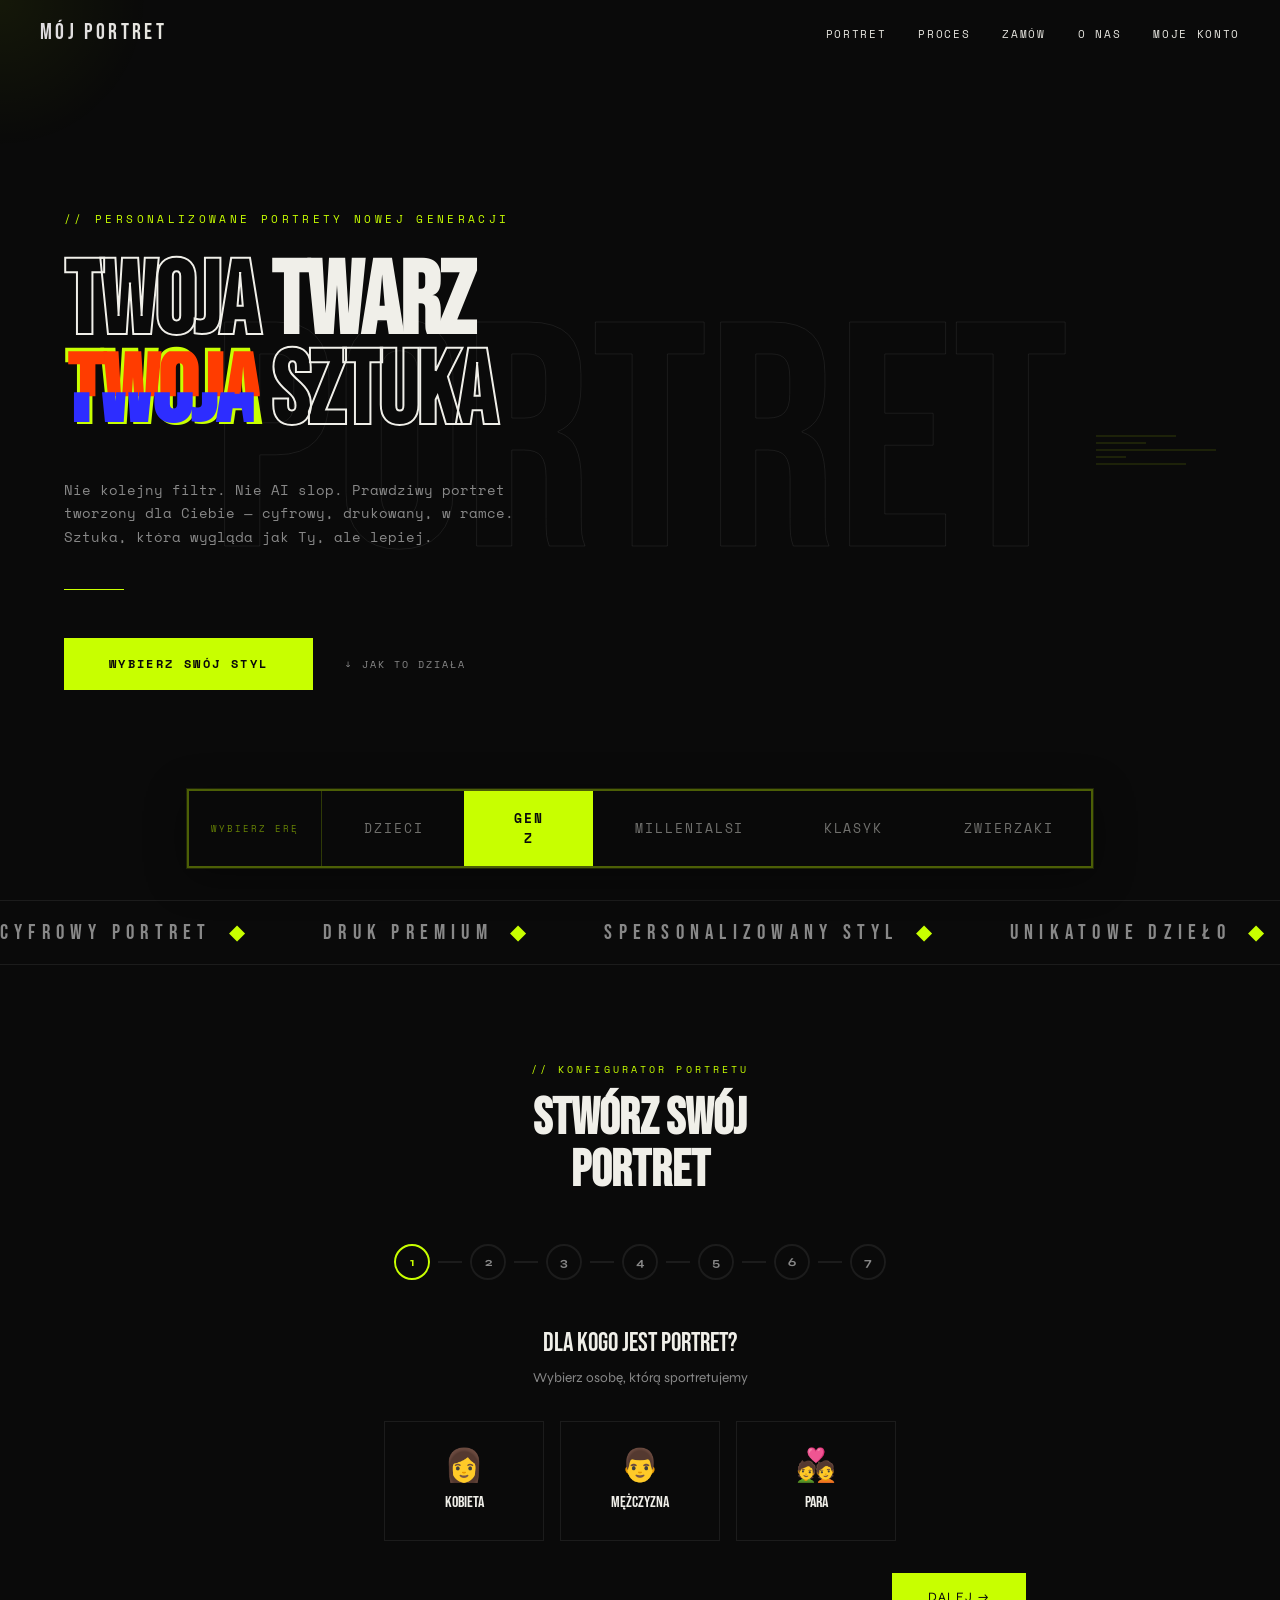
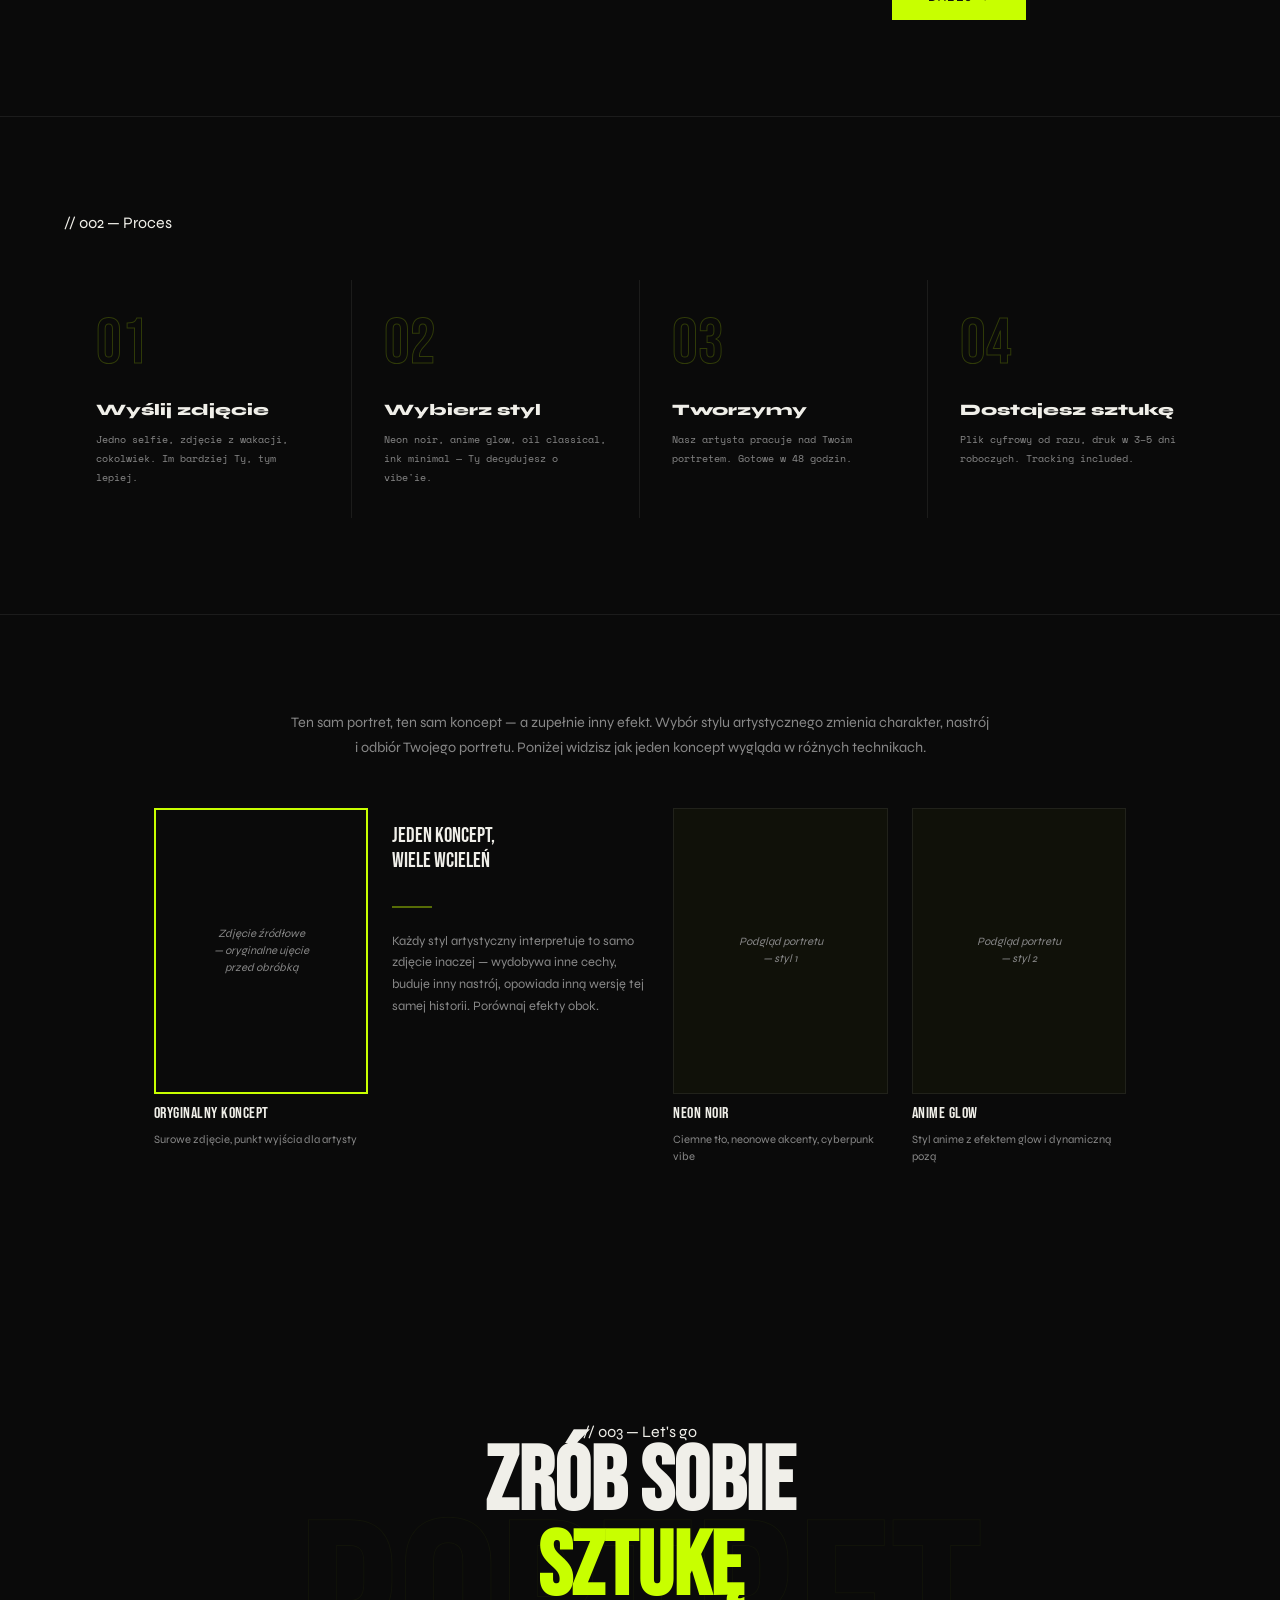
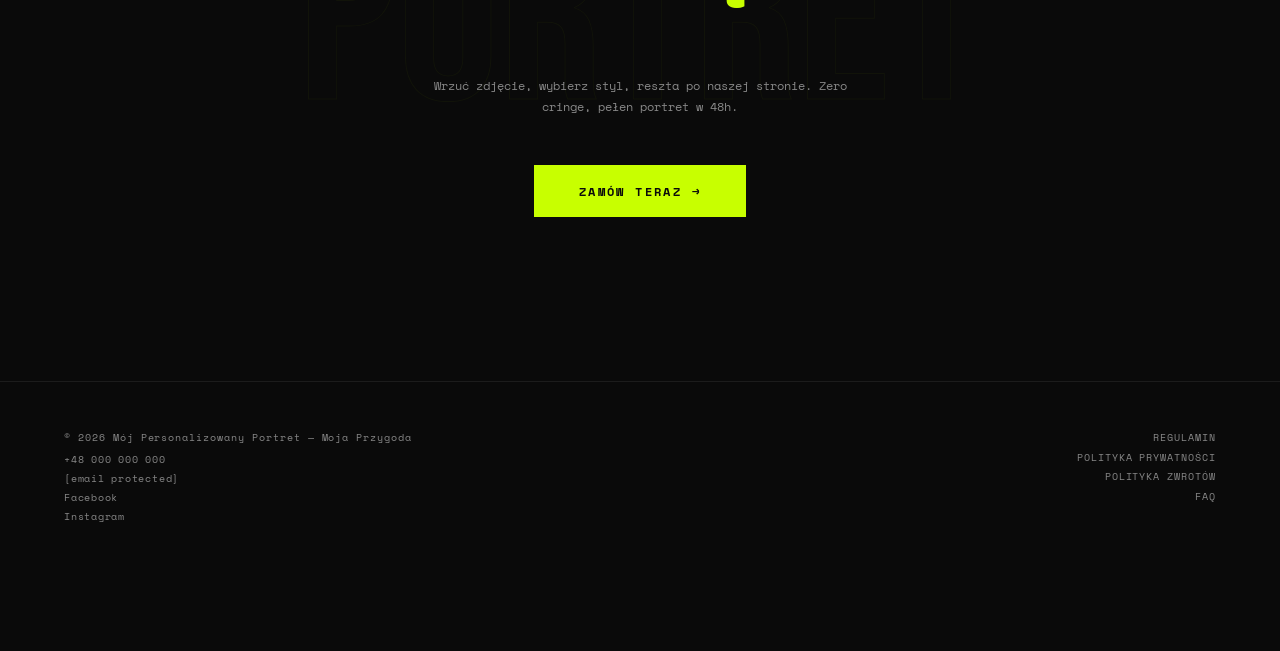
==== index.html @ 5bbe85ff "Add files via upload" ====
<!DOCTYPE html>
<html lang="pl">
<head>
<meta charset="UTF-8">
<meta name="viewport" content="width=device-width, initial-scale=1.0">
<title>Mój Personalizowany Portret</title>
<link href="https://fonts.googleapis.com/css2?family=Bebas+Neue&family=Space+Mono:ital,wght@0,400;0,700;1,400&family=Syne:wght@400;700;800&family=Playfair+Display:ital,wght@0,400;0,600;0,700;0,800;1,400;1,600&family=DM+Sans:ital,wght@0,300;0,400;0,500;1,300;1,400&family=Cormorant+Garamond:ital,wght@0,300;0,400;0,600;1,300;1,400&family=Bodoni+Moda:ital,wght@0,400;0,500;0,600;0,700;1,400;1,500;1,600&family=Lora:ital,wght@0,400;0,500;0,600;1,400;1,500&family=Fredoka+One&family=Nunito:wght@400;600;700;800&family=Lilita+One&family=Outfit:wght@300;400;500;600;700&display=swap" rel="stylesheet">
<link rel="stylesheet" href="style.css">
</head>
<body data-theme="genz">

<div class="cursor-glow" id="cursorGlow"></div>
<div class="mill-glow"></div>
<div class="mill-glow-2"></div>
<div class="klasyk-glow"></div>
<div class="transition-curtain" id="transitionCurtain"></div>

<!-- Balony dla motywu Dzieci -->
<div class="dzieci-balloons dzieci-balloons-left">
  <svg width="120" height="320" viewBox="0 0 120 320" fill="none" class="balloon-group" xmlns="http://www.w3.org/2000/svg">
    <ellipse cx="45" cy="60" rx="32" ry="40" fill="#E8896A" opacity=".7"/>
    <path d="M45 100Q42 108 45 115" stroke="#E8896A" stroke-width="1.5" fill="none"/>
    <path d="M45 115C40 150 50 200 42 280" stroke="#E8896A" stroke-width="1" fill="none" opacity=".4"/>
    <ellipse cx="85" cy="90" rx="25" ry="32" fill="#5BA3C9" opacity=".6"/>
    <path d="M85 122Q83 128 85 134" stroke="#5BA3C9" stroke-width="1.5" fill="none"/>
    <path d="M85 134C80 170 88 220 82 300" stroke="#5BA3C9" stroke-width="1" fill="none" opacity=".3"/>
    <ellipse cx="30" cy="140" rx="20" ry="26" fill="#F5D060" opacity=".5"/>
    <path d="M30 166Q28 172 30 177" stroke="#F5D060" stroke-width="1.5" fill="none"/>
    <path d="M30 177C26 210 34 250 28 320" stroke="#F5D060" stroke-width="1" fill="none" opacity=".3"/>
  </svg>
</div>
<div class="dzieci-balloons dzieci-balloons-right">
  <svg width="110" height="300" viewBox="0 0 110 300" fill="none" class="balloon-group-r" xmlns="http://www.w3.org/2000/svg">
    <ellipse cx="65" cy="55" rx="28" ry="36" fill="#8FD14F" opacity=".6"/>
    <path d="M65 91Q63 97 65 103" stroke="#8FD14F" stroke-width="1.5" fill="none"/>
    <path d="M65 103C60 140 68 200 62 280" stroke="#8FD14F" stroke-width="1" fill="none" opacity=".3"/>
    <ellipse cx="30" cy="100" rx="24" ry="30" fill="#E8896A" opacity=".5"/>
    <path d="M30 130Q28 136 30 141" stroke="#E8896A" stroke-width="1.5" fill="none"/>
    <path d="M30 141C26 180 34 230 28 300" stroke="#E8896A" stroke-width="1" fill="none" opacity=".3"/>
    <ellipse cx="80" cy="130" rx="22" ry="28" fill="#5BA3C9" opacity=".5"/>
    <path d="M80 158Q78 163 80 168" stroke="#5BA3C9" stroke-width="1.5" fill="none"/>
    <path d="M80 168C76 200 82 250 78 300" stroke="#5BA3C9" stroke-width="1" fill="none" opacity=".3"/>
  </svg>
</div>

<!-- Tab bar -->
<div class="tab-bar">
  <div class="tab-bar-label">Wybierz erę</div>
  <button class="tab-btn" data-tab="dzieci">Dzieci</button>
  <button class="tab-btn active" data-tab="genz">Gen Z</button>
  <button class="tab-btn" data-tab="millennial">Millenialsi</button>
  <button class="tab-btn" data-tab="klasyk">Klasyk</button>
  <button class="tab-btn" data-tab="zwierzaki">Zwierzaki</button>
</div>

<!-- Nav -->
<nav>
  <a href="#" class="nav-logo" id="navLogo">MÓJ PORTRET</a>
  <ul class="nav-links" id="navLinks">
    <li><a href="#formularz">Portret</a></li>
    <li><a href="#proces">Proces</a></li>
    <li><a href="#zamow">Zamów</a></li>
    <li><a href="o-nas.html">O nas</a></li>
    <li><a href="https://mojabajkowaprzygoda.pl/moje-konto/">Moje konto</a></li>
  </ul>
</nav>

<div class="page-content" id="pageContent">

  <!-- Hero -->
  <section class="hero" id="heroSection">
    <div class="hero-bg-text" id="heroBgText">PORTRET</div>
    <svg class="mill-ornament mill-ornament-1" viewBox="0 0 200 300" fill="none" xmlns="http://www.w3.org/2000/svg"><path d="M100 0C100 0 30 80 30 160C30 220 60 280 100 300C140 280 170 220 170 160C170 80 100 0 100 0Z" stroke="currentColor" stroke-width="1" fill="none"/><path d="M100 40L100 280" stroke="currentColor" stroke-width=".5"/><path d="M100 100C80 80 50 90 40 120" stroke="currentColor" stroke-width=".5" fill="none"/><path d="M100 140C120 120 150 130 160 160" stroke="currentColor" stroke-width=".5" fill="none"/><path d="M100 180C80 160 50 170 45 195" stroke="currentColor" stroke-width=".5" fill="none"/><path d="M100 220C120 200 145 210 155 230" stroke="currentColor" stroke-width=".5" fill="none"/></svg>
    <svg class="mill-ornament mill-ornament-2" viewBox="0 0 200 300" fill="none" xmlns="http://www.w3.org/2000/svg"><path d="M100 0C100 0 30 80 30 160C30 220 60 280 100 300C140 280 170 220 170 160C170 80 100 0 100 0Z" stroke="currentColor" stroke-width="1" fill="none"/><path d="M100 40L100 280" stroke="currentColor" stroke-width=".5"/><path d="M100 100C80 80 50 90 40 120" stroke="currentColor" stroke-width=".5" fill="none"/><path d="M100 140C120 120 150 130 160 160" stroke="currentColor" stroke-width=".5" fill="none"/></svg>
    <svg class="klasyk-corner klasyk-corner-tl" width="100" height="100" viewBox="0 0 100 100" fill="none"><path d="M2 98L2 2L98 2" stroke="currentColor" stroke-width=".5" fill="none"/><path d="M2 2L30 30" stroke="currentColor" stroke-width=".3" fill="none"/><circle cx="2" cy="2" r="3" fill="currentColor" opacity=".3"/><path d="M15 2L15 15L2 15" stroke="currentColor" stroke-width=".3" fill="none"/></svg>
    <svg class="klasyk-corner klasyk-corner-br" width="100" height="100" viewBox="0 0 100 100" fill="none"><path d="M2 98L2 2L98 2" stroke="currentColor" stroke-width=".5" fill="none"/><path d="M2 2L30 30" stroke="currentColor" stroke-width=".3" fill="none"/><circle cx="2" cy="2" r="3" fill="currentColor" opacity=".3"/><path d="M15 2L15 15L2 15" stroke="currentColor" stroke-width=".3" fill="none"/></svg>
    <div class="deco-lines"><div class="deco-line"></div><div class="deco-line"></div><div class="deco-line"></div><div class="deco-line"></div><div class="deco-line"></div></div>
    <p class="hero-tag animate-in" id="heroTag"></p>
    <h1 class="hero-title animate-in" id="heroTitle"></h1>
    <p class="hero-sub animate-in" id="heroSub"></p>
    <div class="hero-divider animate-in"></div>
    <div class="hero-cta-row animate-in" id="heroCtaRow">
      <a href="#formularz" class="btn-primary"><span id="ctaBtnText"></span></a>
      <a href="#proces" class="hero-scroll"><span class="arrow">↓</span> <span id="scrollText"></span></a>
    </div>
  </section>

  <!-- Marquee -->
  <div class="marquee-section"><div class="marquee-track" id="marqueeTrack"></div></div>

  <!-- Formularz -->
  <section class="form-section" id="formularz">
    <p class="section-label animate-in" id="formLabel"></p>
    <h2 class="section-title animate-in" id="formTitle"></h2>
    <div class="progress-bar" id="progressBar"></div>
    <div id="formSteps"></div>
    <div class="form-nav" id="formNav">
      <button class="form-nav-btn prev" id="prevBtn" disabled>← Wstecz</button>
      <button class="form-nav-btn next" id="nextBtn" disabled>Dalej →</button>
    </div>
  </section>

  <!-- Proces -->
  <section class="process" id="proces">
    <p class="section-label animate-in" id="processLabel" style="margin-bottom:3rem"></p>
    <div class="process-grid" id="processGrid"></div>
  </section>

  <!-- Porównanie stylów -->
  <section class="style-compare animate-in" id="styleCompare">
    <p class="sc-intro">Ten sam portret, ten sam koncept — a zupełnie inny efekt. Wybór stylu artystycznego zmienia charakter, nastrój i odbiór Twojego portretu. Poniżej widzisz jak jeden koncept wygląda w różnych technikach.</p>
    <div class="sc-grid">
      <div class="sc-item">
        <div class="sc-frame original"><div class="sc-frame-inner">Zdjęcie źródłowe<br>— oryginalne ujęcie<br>przed obróbką</div></div>
        <div class="sc-caption">Oryginalny koncept</div>
        <div class="sc-note">Surowe zdjęcie, punkt wyjścia dla artysty</div>
      </div>
      <div class="sc-item sc-text">
        <div class="sc-text-heading">Jeden koncept,<br>wiele wcieleń</div>
        <div class="sc-accent-line"></div>
        <div class="sc-text-body">Każdy styl artystyczny interpretuje to samo zdjęcie inaczej — wydobywa inne cechy, buduje inny nastrój, opowiada inną wersję tej samej historii. Porównaj efekty obok.</div>
      </div>
      <div class="sc-item" id="scStyle1">
        <div class="sc-frame styled"><div class="sc-frame-inner">Podgląd portretu<br>— styl 1</div></div>
        <div class="sc-caption" id="scStyle1Name">Line Art</div>
        <div class="sc-note" id="scStyle1Note">Precyzyjne kontury, płaskie wypełnienia, graficzna klarowność</div>
      </div>
      <div class="sc-item" id="scStyle2">
        <div class="sc-frame styled"><div class="sc-frame-inner">Podgląd portretu<br>— styl 2</div></div>
        <div class="sc-caption" id="scStyle2Name">Olej klasyczny</div>
        <div class="sc-note" id="scStyle2Note">Miękkie przejścia tonalne, bogata faktura, głębia światłocienia</div>
      </div>
    </div>
  </section>

  <!-- CTA -->
  <section class="cta-section" id="zamow">
    <p class="section-label animate-in" id="ctaLabel"></p>
    <h2 class="cta-headline animate-in" id="ctaHeadline"></h2>
    <div class="cta-divider"></div>
    <p class="cta-sub animate-in" id="ctaSub"></p>
    <a href="#formularz" class="btn-primary animate-in"><span id="ctaFinalBtn"></span></a>
  </section>

  <!-- Footer -->
  <footer>
    <div class="footer-left">
      <p class="footer-copy">© 2026 Mój Personalizowany Portret — Moja Przygoda</p>
      <div class="footer-contact">
        <span>+48 000 000 000</span>
        <span><a href="/cdn-cgi/l/email-protection" class="__cf_email__" data-cfemail="e98286879d88829da984868388999b93908e868d88c79985">[email&#160;protected]</a></span>
        <a href="#">Facebook</a>
        <a href="#">Instagram</a>
      </div>
    </div>
    <div class="footer-right">
      <a href="regulamin.html">Regulamin</a>
      <a href="polityka-prywatnosci.html">Polityka prywatności</a>
      <a href="polityka-zwrotow.html">Polityka zwrotów</a>
      <a href="faq.html">FAQ</a>
    </div>
    <div id="footerLinks" style="display:none"></div>
  </footer>

</div>

<!-- Kolejność ważna: najpierw dane, potem logika -->
<script src="data.js"></script>
<script src="form.js"></script>
<script src="theme.js"></script>
</body>
</html>
---- style.css ----
*,*::before,*::after{margin:0;padding:0;box-sizing:border-box}
  :root {
    --bg: #0a0a0a; --fg: #f0efe9; --accent: #c8ff00; --accent2: #ff3c00; --accent3: #2d2dff;
    --muted: #888; --border: rgba(240,239,233,0.08); --card-hover-bg: rgba(200,255,0,0.03);
    --display-font: 'Bebas Neue', sans-serif; --body-font: 'Syne', sans-serif;
    --mono-font: 'Space Mono', monospace; --cursor: crosshair; --nav-blend: difference;
    --grain-opacity: 0.04; --scrollbar-track: #0a0a0a; --scrollbar-thumb: #c8ff00;
    --selection-bg: #c8ff00; --selection-fg: #0a0a0a;
  }
  [data-theme="millennial"] {
    --bg: #f7f3ed; --fg: #2a2520; --accent: #c4643a; --accent2: #3d6b5e; --accent3: #b8956a;
    --muted: #9a918a; --border: rgba(42,37,32,0.1); --card-hover-bg: rgba(196,100,58,0.04);
    --display-font: 'Playfair Display', serif; --body-font: 'DM Sans', sans-serif;
    --mono-font: 'Cormorant Garamond', serif; --cursor: default; --nav-blend: normal;
    --grain-opacity: 0.025; --scrollbar-track: #f7f3ed; --scrollbar-thumb: #c4643a;
    --selection-bg: #c4643a; --selection-fg: #f7f3ed;
  }
  [data-theme="klasyk"] {
    --bg: #F2F0E8; --fg: #363020; --accent: #7D2E46; --accent2: #C7C7A6; --accent3: #605C4E;
    --muted: #605C4E; --border: rgba(54,48,32,0.12); --card-hover-bg: rgba(125,46,70,0.04);
    --display-font: 'Bodoni Moda', serif; --body-font: 'Lora', serif;
    --mono-font: 'Lora', serif; --cursor: default; --nav-blend: normal;
    --grain-opacity: 0.02; --scrollbar-track: #F2F0E8; --scrollbar-thumb: #7D2E46;
    --selection-bg: #7D2E46; --selection-fg: #F2F0E8;
  }
  [data-theme="dzieci"] {
    --bg: #EAFFDA; --fg: #4A6B2A; --accent: #E8896A; --accent2: #5BA3C9; --accent3: #F5D060;
    --muted: #6A9940; --border: rgba(74,107,42,0.12); --card-hover-bg: rgba(232,137,106,0.06);
    --display-font: 'Fredoka One', cursive; --body-font: 'Nunito', sans-serif;
    --mono-font: 'Nunito', sans-serif; --cursor: default; --nav-blend: normal;
    --grain-opacity: 0; --scrollbar-track: #EAFFDA; --scrollbar-thumb: #8FD14F;
    --selection-bg: #E8896A; --selection-fg: #EAFFDA;
  }
  [data-theme="zwierzaki"] {
    --bg: #F5F5F0; --fg: #2C1810; --accent: #C4722A; --accent2: #8B5E3C; --accent3: #5A3E2B;
    --muted: #8B7355; --border: rgba(44,24,16,0.12); --card-hover-bg: rgba(196,114,42,0.05);
    --display-font: 'Lilita One', cursive; --body-font: 'Outfit', sans-serif;
    --mono-font: 'Outfit', sans-serif; --cursor: default; --nav-blend: normal;
    --grain-opacity: 0; --scrollbar-track: #F5F5F0; --scrollbar-thumb: #C4722A;
    --selection-bg: #C4722A; --selection-fg: #F5F5F0;
  }
  ::selection { background: var(--selection-bg); color: var(--selection-fg); }
  html { scroll-behavior: smooth; overflow-x: hidden; }
  body { background: var(--bg); color: var(--fg); font-family: var(--body-font); overflow-x: hidden; cursor: var(--cursor); transition: background 0.8s ease, color 0.6s ease; }
  body::after { content:''; position:fixed; inset:0; background-image:url("data:image/svg+xml,%3Csvg viewBox='0 0 256 256' xmlns='http://www.w3.org/2000/svg'%3E%3Cfilter id='noise'%3E%3CfeTurbulence type='fractalNoise' baseFrequency='0.9' numOctaves='4' stitchTiles='stitch'/%3E%3C/filter%3E%3Crect width='100%25' height='100%25' filter='url(%23noise)' opacity='0.04'/%3E%3C/svg%3E"); pointer-events:none; z-index:9999; opacity:var(--grain-opacity); }
  ::-webkit-scrollbar{width:6px} ::-webkit-scrollbar-track{background:var(--scrollbar-track)} ::-webkit-scrollbar-thumb{background:var(--scrollbar-thumb);border-radius:3px}

  /* Zwierzaki dalmatian spots pattern */
  [data-theme="zwierzaki"] body::before{content:'';position:fixed;inset:0;pointer-events:none;z-index:0;opacity:.04;background-image:url("data:image/svg+xml,%3Csvg width='200' height='200' viewBox='0 0 200 200' xmlns='http://www.w3.org/2000/svg'%3E%3Cellipse cx='30' cy='25' rx='14' ry='11' fill='%232C1810' transform='rotate(-15 30 25)'/%3E%3Cellipse cx='140' cy='40' rx='10' ry='13' fill='%238B5E3C' transform='rotate(25 140 40)'/%3E%3Cellipse cx='80' cy='90' rx='12' ry='9' fill='%232C1810' transform='rotate(40 80 90)'/%3E%3Cellipse cx='170' cy='110' rx='9' ry='12' fill='%238B5E3C' transform='rotate(-30 170 110)'/%3E%3Cellipse cx='45' cy='150' rx='11' ry='8' fill='%232C1810' transform='rotate(10 45 150)'/%3E%3Cellipse cx='120' cy='170' rx='13' ry='10' fill='%238B5E3C' transform='rotate(-20 120 170)'/%3E%3Cellipse cx='180' cy='185' rx='8' ry='11' fill='%232C1810' transform='rotate(35 180 185)'/%3E%3Cellipse cx='15' cy='80' rx='7' ry='10' fill='%238B5E3C' transform='rotate(-10 15 80)'/%3E%3C/svg%3E");background-repeat:repeat;background-size:200px 200px}
  /* Zwierzaki display font stroke style */
  [data-theme="zwierzaki"] .hero-title,[data-theme="zwierzaki"] .step-heading,[data-theme="zwierzaki"] .section-title,[data-theme="zwierzaki"] .cta-headline,[data-theme="zwierzaki"] .opt-card .opt-label,[data-theme="zwierzaki"] .sc-caption,[data-theme="zwierzaki"] .sc-text-heading,[data-theme="zwierzaki"] .step-title{paint-order:stroke fill;-webkit-text-stroke:2.5px #2C1810;color:var(--accent)}
  [data-theme="zwierzaki"] .hero-title{-webkit-text-stroke:3px #2C1810}
  [data-theme="zwierzaki"] .cta-headline{-webkit-text-stroke:2.5px #2C1810}

  .transition-curtain{position:fixed;inset:0;z-index:10000;pointer-events:none;overflow:hidden}
  .curtain-panel{position:absolute;top:0;width:100%;height:100%}
  .curtain-panel-1{background:#c4643a;z-index:3} .curtain-panel-2{background:#3d6b5e;z-index:2} .curtain-panel-3{background:#f7f3ed;z-index:1}
  .curtain-genz-1{background:#c8ff00;z-index:3} .curtain-genz-2{background:#ff3c00;z-index:2} .curtain-genz-3{background:#0a0a0a;z-index:1}
  .curtain-klasyk-left{background:#7D2E46;z-index:4;width:50%;left:0;height:100%} .curtain-klasyk-right{background:#7D2E46;z-index:4;width:50%;right:0;left:auto;height:100%}
  .curtain-klasyk-gold{z-index:5;width:4px;left:50%;height:100%;transform:translateX(-50%) scaleY(0);background:linear-gradient(180deg,transparent,#F2F0E8 20%,#F2F0E8 80%,transparent)}
  .curtain-dzieci-sky{background:#EAFFDA;z-index:3;width:100%;height:100%}
  .curtain-dzieci-kite{z-index:6;position:absolute;top:50%;left:50%;width:220px;height:220px;transform:translate(-50%,-50%) scale(0) rotate(-15deg);transform-origin:center}
  .curtain-zwierzaki-sky{background:#F5F5F0;z-index:3;width:100%;height:100%}
  .curtain-zwierzaki-bone{z-index:6;position:absolute;top:50%;left:50%;width:160px;height:160px;transform:translate(-50%,-50%) scale(0) rotate(-15deg);transform-origin:center}

  /* ===== TAB BAR ===== */
  .tab-bar{position:fixed;bottom:2rem;left:50%;transform:translateX(-50%);z-index:200;display:flex;align-items:stretch;gap:2px;overflow:hidden;transition:border-radius .6s,gap .6s,box-shadow .6s,border-color .6s,background .6s;border:2px solid rgba(200,255,0,.35);background:rgba(10,10,10,.75);backdrop-filter:blur(16px);box-shadow:0 0 0 1px rgba(200,255,0,.12),0 8px 40px rgba(0,0,0,.4)}
  /* Label nieaktywny po lewej */
  .tab-bar-label{font-family:'Space Mono',monospace;font-size:.55rem;letter-spacing:.22em;text-transform:uppercase;padding:0 1.4rem;display:flex;align-items:center;color:rgba(200,255,0,.5);border-right:1px solid rgba(200,255,0,.2);white-space:nowrap;pointer-events:none;user-select:none}
  [data-theme="millennial"] .tab-bar-label{font-family:'DM Sans',sans-serif;letter-spacing:.12em;color:rgba(196,100,58,.6);border-right-color:rgba(196,100,58,.2)}
  [data-theme="klasyk"] .tab-bar-label{font-family:'Lora',serif;font-style:italic;letter-spacing:.08em;text-transform:none;color:rgba(125,46,70,.55);border-right-color:rgba(125,46,70,.2)}
  [data-theme="dzieci"] .tab-bar-label{font-family:'Nunito',sans-serif;font-weight:800;letter-spacing:.06em;text-transform:none;color:rgba(74,107,42,.7);border-right-color:rgba(74,107,42,.2)}
  [data-theme="zwierzaki"] .tab-bar-label{font-family:'Lilita One',cursive;letter-spacing:.06em;color:rgba(196,114,42,.65);border-right-color:rgba(196,114,42,.2)}
  /* Per-theme tab bar container */
  [data-theme="millennial"] .tab-bar{border-radius:50px;gap:0;border-color:rgba(196,100,58,.3);background:rgba(247,243,237,.88);box-shadow:0 0 0 1px rgba(196,100,58,.1),0 8px 40px rgba(42,37,32,.18)}
  [data-theme="klasyk"] .tab-bar{border-radius:0;gap:0;border-color:rgba(125,46,70,.4);background:rgba(242,240,232,.93);box-shadow:0 0 0 1px rgba(125,46,70,.1),0 4px 30px rgba(0,0,0,.12)}
  [data-theme="dzieci"] .tab-bar{border-radius:50px;gap:0;border-color:rgba(143,209,79,.5);background:rgba(234,255,218,.9);box-shadow:0 0 0 1px rgba(143,209,79,.2),0 6px 30px rgba(74,107,42,.18)}
  [data-theme="zwierzaki"] .tab-bar{border-radius:12px;gap:0;border-color:rgba(196,114,42,.4);background:rgba(245,245,240,.9);box-shadow:0 0 0 1px rgba(196,114,42,.12),0 6px 30px rgba(44,24,16,.15)}
  /* Przyciski — bazowe (genz/dark) */
  .tab-btn{font-family:'Space Mono',monospace;font-size:.82rem;letter-spacing:.15em;text-transform:uppercase;padding:1.1rem 2.5rem;border:none;cursor:pointer;transition:all .4s;background:transparent;color:rgba(240,239,233,.45);min-width:120px;text-align:center}
  [data-theme="millennial"] .tab-btn{background:transparent;font-family:'DM Sans',sans-serif;font-size:.85rem;letter-spacing:.08em;padding:1.1rem 2.5rem;border-radius:50px;color:rgba(42,37,32,.45)}
  [data-theme="klasyk"] .tab-btn{background:transparent;font-family:'Lora',serif;font-size:.88rem;letter-spacing:.1em;padding:1.1rem 2.5rem;border-radius:0;color:#8a8070;text-transform:none}
  [data-theme="dzieci"] .tab-btn{background:transparent;font-family:'Nunito',sans-serif;font-size:.88rem;font-weight:700;letter-spacing:.05em;padding:1.1rem 2.5rem;border-radius:50px;color:rgba(74,107,42,.55);text-transform:none}
  [data-theme="zwierzaki"] .tab-btn{background:transparent;font-family:'Outfit',sans-serif;font-size:.88rem;letter-spacing:.06em;padding:1.1rem 2.5rem;border-radius:12px;color:rgba(44,24,16,.45);text-transform:none}
  /* Aktywny */
  .tab-btn.active{background:var(--accent);color:var(--bg);font-weight:700}
  [data-theme="klasyk"] .tab-btn.active{background:var(--accent);color:#F2F0E8}
  [data-theme="dzieci"] .tab-btn.active{background:var(--accent);color:#fff}
  [data-theme="zwierzaki"] .tab-btn.active{background:var(--accent);color:#fff}
  /* Hover */
  .tab-btn:not(.active):hover{background:rgba(200,255,0,.1);color:var(--accent)}
  [data-theme="millennial"] .tab-btn:not(.active):hover{background:rgba(196,100,58,.08);color:var(--accent)}
  [data-theme="klasyk"] .tab-btn:not(.active):hover{background:rgba(125,46,70,.08);color:#7D2E46}
  [data-theme="dzieci"] .tab-btn:not(.active):hover{background:rgba(143,209,79,.2);color:#4A6B2A}
  [data-theme="zwierzaki"] .tab-btn:not(.active):hover{background:rgba(196,114,42,.1);color:var(--accent)}

  nav{position:fixed;top:0;left:0;right:0;z-index:100;display:flex;justify-content:space-between;align-items:center;padding:1.2rem 2.5rem;mix-blend-mode:var(--nav-blend);transition:padding .6s,background .6s,border-color .6s;border-bottom:1px solid transparent}
  [data-theme="millennial"] nav{padding:1.5rem 3.5rem;border-bottom-color:var(--border);background:rgba(247,243,237,.85);backdrop-filter:blur(20px)}
  [data-theme="klasyk"] nav{padding:1.8rem 4rem;border-bottom-color:var(--border);background:rgba(242,240,232,.92);backdrop-filter:blur(20px)}
  [data-theme="dzieci"] nav{padding:1.2rem 2.5rem;border-bottom-color:rgba(143,209,79,.2);background:rgba(234,255,218,.88);backdrop-filter:blur(16px)}
  .nav-logo{font-family:var(--display-font);font-size:1.4rem;letter-spacing:.15em;color:var(--fg);text-decoration:none;transition:all .6s}
  [data-theme="millennial"] .nav-logo{font-size:1.2rem;letter-spacing:.05em;font-weight:700;font-style:italic}
  [data-theme="klasyk"] .nav-logo{font-size:1.3rem;letter-spacing:.2em;font-weight:400}
  [data-theme="dzieci"] .nav-logo{font-size:1.5rem;letter-spacing:.05em}
  .nav-links{display:flex;gap:2rem;list-style:none}
  [data-theme="millennial"] .nav-links{gap:2.5rem} [data-theme="klasyk"] .nav-links{gap:3rem}
  .nav-links a{font-family:var(--mono-font);font-size:.7rem;text-transform:uppercase;letter-spacing:.15em;color:var(--fg);text-decoration:none;position:relative;transition:all .4s}
  [data-theme="millennial"] .nav-links a{font-family:'DM Sans',sans-serif;font-size:.8rem;letter-spacing:.06em;text-transform:capitalize;color:var(--muted)}
  [data-theme="klasyk"] .nav-links a{font-family:'Lora',serif;font-size:.85rem;letter-spacing:.08em;text-transform:none;color:var(--muted)}
  [data-theme="dzieci"] .nav-links a{font-family:'Nunito',sans-serif;font-size:.85rem;font-weight:700;letter-spacing:.04em;text-transform:none;color:var(--muted)}
  [data-theme="millennial"] .nav-links a:hover,[data-theme="klasyk"] .nav-links a:hover,[data-theme="dzieci"] .nav-links a:hover,[data-theme="zwierzaki"] .nav-links a:hover{color:var(--accent)}
  .nav-links a::after{content:'';position:absolute;bottom:-4px;left:0;width:0;height:2px;background:var(--accent);transition:width .3s}
  .nav-links a:hover::after{width:100%}
  [data-theme="millennial"] .nav-links a::after{height:1px;bottom:-6px}
  [data-theme="klasyk"] .nav-links a::after{height:1px;bottom:-6px}
  [data-theme="dzieci"] .nav-links a::after{height:3px;border-radius:2px;bottom:-6px}
  .page-content{opacity:1;transition:opacity .3s} .page-content.hiding{opacity:0}

  .hero{min-height:100vh;display:flex;flex-direction:column;justify-content:center;padding:0 5vw;position:relative;overflow:hidden}
  [data-theme="millennial"] .hero{align-items:center;text-align:center;padding:0 8vw}
  [data-theme="klasyk"] .hero{align-items:center;text-align:center;padding:0 10vw}
  [data-theme="dzieci"] .hero{align-items:center;text-align:center;padding:0 6vw}
  .hero-bg-text{position:absolute;font-family:var(--display-font);font-size:clamp(15rem,25vw,30rem);color:transparent;-webkit-text-stroke:1px var(--border);line-height:.85;top:50%;left:50%;transform:translate(-50%,-50%);white-space:nowrap;pointer-events:none;user-select:none}
  [data-theme="millennial"] .hero-bg-text{font-style:italic}
  [data-theme="klasyk"] .hero-bg-text{font-style:italic;-webkit-text-stroke:1px rgba(125,46,70,.05);font-size:clamp(12rem,22vw,26rem)}
  [data-theme="dzieci"] .hero-bg-text{-webkit-text-stroke:1px rgba(143,209,79,.1);font-size:clamp(10rem,20vw,22rem)}
  .hero-tag{font-family:var(--mono-font);font-size:.7rem;text-transform:uppercase;letter-spacing:.3em;color:var(--accent);margin-bottom:2rem}
  [data-theme="millennial"] .hero-tag{font-family:'DM Sans',sans-serif;font-size:.75rem;letter-spacing:.25em;font-weight:300}
  [data-theme="klasyk"] .hero-tag{font-family:'Lora',serif;font-size:.9rem;letter-spacing:.25em;font-weight:400;font-style:italic;text-transform:none}
  [data-theme="dzieci"] .hero-tag{font-family:'Nunito',sans-serif;font-size:.9rem;font-weight:700;letter-spacing:.15em;text-transform:none}
  .hero-title{font-family:var(--display-font);font-size:clamp(3rem,8vw,6.5rem);line-height:.88;letter-spacing:-.02em;max-width:90vw}
  [data-theme="millennial"] .hero-title{font-size:clamp(2.6rem,7vw,6rem);line-height:1.05;font-weight:400}
  [data-theme="klasyk"] .hero-title{font-size:clamp(2.4rem,6vw,5.2rem);line-height:1.1;font-weight:400;letter-spacing:.02em}
  [data-theme="dzieci"] .hero-title{font-size:clamp(2.8rem,8vw,6rem);line-height:1.15;letter-spacing:0}
  .hero-title .stroke{color:transparent;-webkit-text-stroke:2px var(--fg)}
  [data-theme="millennial"] .hero-title .stroke{-webkit-text-stroke-width:1.5px}
  [data-theme="klasyk"] .hero-title .stroke{-webkit-text-stroke:1px var(--fg)}
  [data-theme="dzieci"] .hero-title .stroke{color:var(--accent2);-webkit-text-stroke:0}
  .hero-title .accent{color:var(--accent);position:relative;display:inline-block}
  [data-theme="millennial"] .hero-title .accent{font-style:italic}
  [data-theme="klasyk"] .hero-title .accent{font-style:italic}
  .hero-title .accent::before{content:attr(data-text);position:absolute;left:3px;top:2px;color:var(--accent2);clip-path:inset(0 0 50% 0);animation:glitch1 3s infinite}
  .hero-title .accent::after{content:attr(data-text);position:absolute;left:-3px;top:-2px;color:var(--accent3);clip-path:inset(50% 0 0 0);animation:glitch2 3s infinite}
  [data-theme="millennial"] .hero-title .accent::before,[data-theme="millennial"] .hero-title .accent::after{display:none}
  [data-theme="klasyk"] .hero-title .accent::before,[data-theme="klasyk"] .hero-title .accent::after{display:none}
  [data-theme="dzieci"] .hero-title .accent::before,[data-theme="dzieci"] .hero-title .accent::after{display:none}
  .hero-sub{margin-top:2.5rem;font-family:var(--mono-font);font-size:.85rem;color:var(--muted);max-width:500px;line-height:1.7}
  [data-theme="millennial"] .hero-sub{font-family:'Cormorant Garamond',serif;font-size:1.15rem;font-weight:300;font-style:italic;max-width:550px;line-height:1.8}
  [data-theme="klasyk"] .hero-sub{font-family:'Lora',serif;font-size:1.1rem;font-weight:400;font-style:italic;max-width:580px;line-height:1.9;margin-top:3rem}
  [data-theme="dzieci"] .hero-sub{font-family:'Nunito',sans-serif;font-size:1.1rem;font-weight:600;max-width:550px;line-height:1.8}
  .hero-divider{width:60px;height:1px;background:var(--accent);margin-top:2.5rem;opacity:0;transition:opacity .8s}
  [data-theme="klasyk"] .hero-divider{opacity:.5}
  .hero-cta-row{margin-top:3rem;display:flex;align-items:center;gap:2rem}
  [data-theme="millennial"] .hero-cta-row{justify-content:center}
  [data-theme="klasyk"] .hero-cta-row{justify-content:center;margin-top:2.5rem}
  [data-theme="dzieci"] .hero-cta-row{justify-content:center}
  .btn-primary{font-family:var(--mono-font);font-size:.75rem;font-weight:700;text-transform:uppercase;letter-spacing:.2em;padding:1.1rem 2.8rem;background:var(--accent);color:var(--bg);border:none;cursor:pointer;position:relative;overflow:hidden;transition:transform .2s,background .4s;text-decoration:none;display:inline-block}
  [data-theme="millennial"] .btn-primary{font-family:'DM Sans',sans-serif;font-weight:500;letter-spacing:.15em;border-radius:50px;padding:1.1rem 3.2rem}
  [data-theme="klasyk"] .btn-primary{font-family:'Lora',serif;font-weight:500;font-size:.85rem;letter-spacing:.15em;border-radius:0;padding:1.2rem 3.5rem;text-transform:none;border:1px solid var(--accent);background:transparent;color:var(--accent)}
  [data-theme="dzieci"] .btn-primary{font-family:'Nunito',sans-serif;font-weight:800;font-size:.9rem;letter-spacing:.08em;border-radius:50px;padding:1.1rem 3rem;text-transform:none;color:#fff;box-shadow:0 6px 20px rgba(232,137,106,.3)}
  .btn-primary:hover{transform:scale(1.03)}
  [data-theme="klasyk"] .btn-primary:hover{background:var(--accent);color:#F2F0E8;transform:none}
  [data-theme="dzieci"] .btn-primary:hover{transform:scale(1.06);box-shadow:0 8px 28px rgba(232,137,106,.4)}
  .btn-primary::before{content:'';position:absolute;inset:0;background:var(--accent2);transform:translateX(-101%);transition:transform .35s}
  [data-theme="millennial"] .btn-primary::before{border-radius:50px}
  [data-theme="klasyk"] .btn-primary::before{display:none}
  [data-theme="dzieci"] .btn-primary::before{border-radius:50px;background:#5BA3C9}
  .btn-primary:hover::before{transform:translateX(0)}
  .btn-primary span{position:relative;z-index:1}
  .btn-primary:hover span{color:var(--fg)}
  [data-theme="millennial"] .btn-primary:hover span{color:#f7f3ed}
  [data-theme="klasyk"] .btn-primary:hover span{color:#F2F0E8}
  [data-theme="dzieci"] .btn-primary:hover span{color:#fff}
  .hero-scroll{font-family:var(--mono-font);font-size:.65rem;letter-spacing:.2em;text-transform:uppercase;color:var(--muted);text-decoration:none;display:flex;align-items:center;gap:.5rem}
  [data-theme="millennial"] .hero-scroll{font-family:'DM Sans',sans-serif;letter-spacing:.12em;font-size:.7rem}
  [data-theme="klasyk"] .hero-scroll{font-family:'Lora',serif;letter-spacing:.1em;font-size:.8rem;text-transform:none;font-style:italic}
  [data-theme="dzieci"] .hero-scroll{font-family:'Nunito',sans-serif;letter-spacing:.08em;font-size:.8rem;font-weight:700;text-transform:none}
  .hero-scroll .arrow{display:inline-block;animation:bounce 1.5s ease infinite}

  .marquee-section{border-top:1px solid var(--border);border-bottom:1px solid var(--border);padding:1.2rem 0;overflow:hidden;white-space:nowrap}
  [data-theme="klasyk"] .marquee-section{padding:1.5rem 0}
  [data-theme="dzieci"] .marquee-section{padding:1rem 0;border-color:rgba(143,209,79,.2)}
  .marquee-track{display:flex;gap:4rem;animation:marquee 20s linear infinite;width:max-content}
  [data-theme="klasyk"] .marquee-track{animation-duration:30s}
  [data-theme="dzieci"] .marquee-track{animation-duration:18s}
  .marquee-item{font-family:var(--display-font);font-size:1.3rem;letter-spacing:.3em;text-transform:uppercase;color:var(--muted);flex-shrink:0}
  [data-theme="millennial"] .marquee-item{font-style:italic;letter-spacing:.15em;font-size:1.1rem;font-weight:400}
  [data-theme="klasyk"] .marquee-item{font-style:italic;letter-spacing:.2em;font-size:1.05rem;font-weight:400;text-transform:none}
  [data-theme="dzieci"] .marquee-item{letter-spacing:.1em;font-size:1.1rem;text-transform:none}
  .marquee-item .dot{color:var(--accent);margin:0 .5rem}
  [data-theme="klasyk"] .marquee-item .dot{margin:0 1rem;font-size:.5em;vertical-align:middle}
  [data-theme="dzieci"] .marquee-item .dot{margin:0 .8rem}

  .form-section{padding:6rem 5vw;max-width:900px;margin:0 auto}
  .form-section .section-label{font-family:var(--mono-font);font-size:.65rem;text-transform:uppercase;letter-spacing:.3em;color:var(--accent);margin-bottom:1rem;text-align:center}
  [data-theme="millennial"] .form-section .section-label{font-family:'DM Sans',sans-serif;font-size:.7rem;letter-spacing:.2em;font-weight:300}
  [data-theme="klasyk"] .form-section .section-label{font-family:'Lora',serif;font-size:.85rem;letter-spacing:.2em;font-weight:400;text-transform:none;font-style:italic}
  [data-theme="dzieci"] .form-section .section-label{font-family:'Nunito',sans-serif;font-size:.8rem;font-weight:700;letter-spacing:.12em;text-transform:none}
  .form-section .section-title{font-family:var(--display-font);font-size:clamp(2rem,4vw,3.5rem);line-height:1;text-align:center;margin-bottom:3rem}

  .progress-bar{display:flex;align-items:center;justify-content:center;gap:.5rem;margin-bottom:3rem;flex-wrap:wrap}
  .progress-step{width:36px;height:36px;border-radius:50%;border:2px solid var(--border);display:flex;align-items:center;justify-content:center;font-family:var(--body-font);font-size:.75rem;font-weight:700;color:var(--muted);transition:all .4s;flex-shrink:0}
  .progress-step.active{border-color:var(--accent);color:var(--accent);background:transparent}
  .progress-step.done{border-color:var(--accent);background:var(--accent);color:var(--bg)}
  .progress-step.skipped{border-color:var(--border);opacity:.35}
  [data-theme="klasyk"] .progress-step.done{color:#F2F0E8}
  [data-theme="dzieci"] .progress-step.done{color:#fff}
  [data-theme="dzieci"] .progress-step{border-radius:50%;width:40px;height:40px}
  .progress-line{width:24px;height:2px;background:var(--border);transition:background .4s;flex-shrink:0}
  .progress-line.done{background:var(--accent)}

  .form-step{display:none;animation:fadeStep .4s ease}
  .form-step.active{display:block}
  @keyframes fadeStep{from{opacity:0;transform:translateY(16px)}to{opacity:1;transform:translateY(0)}}
  .step-heading{font-family:var(--display-font);font-size:1.6rem;text-align:center;margin-bottom:.5rem}
  [data-theme="dzieci"] .step-heading{font-size:1.4rem}
  .step-subheading{font-family:var(--body-font);font-size:.85rem;color:var(--muted);text-align:center;margin-bottom:2rem;line-height:1.6}

  /* FIX 3: opt-grid zmieniony na flexbox z justify-content:center */
  .opt-grid{display:flex;flex-wrap:wrap;justify-content:center;gap:1rem;margin-bottom:2rem}
  .opt-grid .opt-card{flex:0 0 auto;width:160px}
  .opt-grid.wide .opt-card{width:220px}
  @media(max-width:900px){.opt-grid .opt-card{width:130px} .opt-grid.wide .opt-card{width:100%}}

  .opt-card{border:1px solid var(--border);padding:1.5rem 1rem;text-align:center;cursor:pointer;transition:all .3s;position:relative;background:transparent}
  [data-theme="millennial"] .opt-card{border-radius:8px}
  [data-theme="klasyk"] .opt-card{border-radius:0}
  [data-theme="dzieci"] .opt-card{border-radius:16px;background:rgba(255,255,255,.4);border-width:2px}
  .opt-card:hover{border-color:var(--accent);background:var(--card-hover-bg)}
  .opt-card.selected{border-color:var(--accent);background:var(--card-hover-bg);box-shadow:0 0 0 2px var(--accent)}
  [data-theme="dzieci"] .opt-card.selected{box-shadow:0 0 0 3px var(--accent)}
  .opt-card .opt-icon{font-size:2rem;margin-bottom:.5rem;display:block}
  .opt-card .opt-label{font-family:var(--display-font);font-size:1rem;margin-bottom:.3rem}
  [data-theme="dzieci"] .opt-card .opt-label{font-size:.95rem}
  .opt-card .opt-desc{font-family:var(--body-font);font-size:.7rem;color:var(--muted);line-height:1.5}
  .opt-card .opt-price{font-family:var(--display-font);font-size:1.2rem;color:var(--accent);margin-top:.5rem}
  .opt-card .opt-badge{font-family:var(--body-font);font-size:.55rem;text-transform:uppercase;letter-spacing:.1em;color:var(--accent);opacity:.7;margin-top:.3rem}

  .sub-choice{display:none;margin-top:1rem;margin-bottom:1rem}
  .sub-choice.visible{display:flex;gap:.8rem;justify-content:center}
  .sub-btn{padding:.6rem 1.5rem;border:1px solid var(--border);background:transparent;color:var(--fg);font-family:var(--body-font);font-size:.8rem;cursor:pointer;transition:all .3s}
  [data-theme="millennial"] .sub-btn{border-radius:30px} [data-theme="dzieci"] .sub-btn{border-radius:30px;font-weight:700}
  .sub-btn.selected{border-color:var(--accent);background:var(--accent);color:var(--bg)}
  [data-theme="klasyk"] .sub-btn.selected{color:#F2F0E8} [data-theme="dzieci"] .sub-btn.selected{color:#fff}

  .opt-card .style-preview{width:100%;aspect-ratio:4/3;background:var(--border);margin-bottom:.8rem;display:flex;align-items:center;justify-content:center;font-size:.7rem;color:var(--muted);font-style:italic}
  [data-theme="millennial"] .opt-card .style-preview{border-radius:6px}
  [data-theme="dzieci"] .opt-card .style-preview{border-radius:12px}

  .expand-btn{display:block;margin:1.5rem auto;padding:.7rem 2rem;border:1px solid var(--border);background:transparent;color:var(--muted);font-family:var(--body-font);font-size:.75rem;cursor:pointer;transition:all .3s}
  [data-theme="millennial"] .expand-btn{border-radius:30px} [data-theme="dzieci"] .expand-btn{border-radius:30px;font-weight:700}
  .expand-btn:hover{border-color:var(--accent);color:var(--accent)}
  .extra-styles{display:none;margin-top:1.5rem}
  .extra-styles.visible{display:block}
  .extra-styles-group{margin-bottom:1.5rem}
  .extra-styles-group-label{font-family:var(--body-font);font-size:.7rem;color:var(--muted);text-transform:uppercase;letter-spacing:.15em;margin-bottom:.8rem;padding-bottom:.4rem;border-bottom:1px solid var(--border)}

  .size-grid{display:grid;grid-template-columns:repeat(auto-fill,minmax(180px,1fr));gap:1rem}
  .size-card{border:1px solid var(--border);padding:1.2rem;cursor:pointer;transition:all .3s;display:flex;justify-content:space-between;align-items:center}
  [data-theme="millennial"] .size-card{border-radius:8px} [data-theme="dzieci"] .size-card{border-radius:12px;border-width:2px}
  .size-card:hover{border-color:var(--accent)} .size-card.selected{border-color:var(--accent);box-shadow:0 0 0 2px var(--accent)}
  .size-label{font-family:var(--display-font);font-size:1rem}
  .size-price{font-family:var(--display-font);font-size:1rem;color:var(--accent)}

  .live-price{text-align:center;margin-top:1.5rem;font-family:var(--display-font);font-size:2rem;color:var(--accent)}

  .summary-box{border:1px solid var(--border);padding:1.5rem;margin-bottom:2rem}
  [data-theme="millennial"] .summary-box{border-radius:8px} [data-theme="dzieci"] .summary-box{border-radius:16px;border-width:2px}
  .summary-row{display:flex;justify-content:space-between;padding:.5rem 0;border-bottom:1px solid var(--border);font-family:var(--body-font);font-size:.8rem}
  .summary-row:last-child{border-bottom:none}
  .summary-row .sr-label{color:var(--muted)} .summary-row .sr-value{font-weight:700}
  .summary-total{display:flex;justify-content:space-between;padding:1rem 0 0;font-family:var(--display-font);font-size:1.5rem;color:var(--accent);border-top:2px solid var(--accent);margin-top:.5rem}

  .form-nav{display:flex;justify-content:space-between;align-items:center;margin-top:2rem;gap:1rem}
  .form-nav-btn{padding:.9rem 2.2rem;border:1px solid var(--border);background:transparent;color:var(--fg);font-family:var(--body-font);font-size:.8rem;cursor:pointer;transition:all .3s;text-transform:uppercase;letter-spacing:.1em}
  [data-theme="millennial"] .form-nav-btn{border-radius:30px} [data-theme="dzieci"] .form-nav-btn{border-radius:30px;font-weight:700;text-transform:none}
  .form-nav-btn:hover:not(:disabled){border-color:var(--accent);color:var(--accent)}
  .form-nav-btn:disabled{opacity:.3;cursor:not-allowed}
  .form-nav-btn.next{background:var(--accent);color:var(--bg);border-color:var(--accent)}
  [data-theme="klasyk"] .form-nav-btn.next{color:#F2F0E8} [data-theme="dzieci"] .form-nav-btn.next{color:#fff}
  .form-nav-btn.next:hover:not(:disabled){opacity:.9}
  .form-nav-btn.next:disabled{opacity:.3}
  .form-nav-btn.cart{background:var(--accent);color:var(--bg);border-color:var(--accent);font-weight:700;font-size:.85rem}
  [data-theme="klasyk"] .form-nav-btn.cart{color:#F2F0E8} [data-theme="dzieci"] .form-nav-btn.cart{color:#fff}

  .cart-action-area{text-align:center;margin-top:1rem}
  .cart-add-btn{display:inline-block;width:100%;max-width:400px;padding:1.1rem 2.5rem;font-size:.9rem}
  .cart-confirmation{animation:fadeStep .4s ease}
  .cart-confirmation-msg{font-family:var(--display-font);font-size:1.6rem;color:var(--accent);margin-bottom:1.5rem}
  [data-theme="dzieci"] .cart-confirmation-msg{font-size:1.4rem}
  .cart-confirmation-btns{display:flex;gap:1rem;justify-content:center;flex-wrap:wrap}
  .cart-conf-btn{padding:.9rem 2.2rem;font-family:var(--body-font);font-size:.8rem;cursor:pointer;transition:all .3s;text-transform:uppercase;letter-spacing:.1em;text-decoration:none;display:inline-block;border:1px solid var(--accent)}
  [data-theme="millennial"] .cart-conf-btn{border-radius:30px}
  [data-theme="dzieci"] .cart-conf-btn{border-radius:30px;font-weight:700;text-transform:none}
  .cart-conf-btn-primary{background:var(--accent);color:var(--bg)}
  [data-theme="klasyk"] .cart-conf-btn-primary{color:#F2F0E8}
  [data-theme="dzieci"] .cart-conf-btn-primary{color:#fff}
  .cart-conf-btn-primary:hover{opacity:.9}
  .cart-conf-btn-secondary{background:transparent;color:var(--accent)}
  .cart-conf-btn-secondary:hover{background:var(--card-hover-bg)}

  .toast{position:fixed;top:2rem;right:2rem;z-index:10001;padding:1rem 1.8rem;background:var(--accent);color:var(--bg);font-family:var(--body-font);font-size:.8rem;font-weight:700;letter-spacing:.05em;cursor:pointer;opacity:0;transform:translateY(-12px);transition:opacity .3s,transform .3s;pointer-events:none;box-shadow:0 4px 20px rgba(0,0,0,.15)}
  .toast.visible{opacity:1;transform:translateY(0);pointer-events:auto}
  [data-theme="millennial"] .toast{border-radius:12px}
  [data-theme="dzieci"] .toast{border-radius:16px;color:#fff}
  [data-theme="klasyk"] .toast{color:#F2F0E8}

  .style-compare{padding:6rem 5vw;max-width:1100px;margin:0 auto}
  .sc-intro{font-family:var(--body-font);font-size:.9rem;color:var(--muted);line-height:1.7;max-width:700px;margin:0 auto 3rem;text-align:center}
  [data-theme="millennial"] .sc-intro{font-family:'Cormorant Garamond',serif;font-size:1.05rem;font-style:italic;font-weight:300;line-height:1.8}
  [data-theme="klasyk"] .sc-intro{font-family:'Lora',serif;font-size:1rem;font-weight:400;line-height:1.8}
  [data-theme="dzieci"] .sc-intro{font-family:'Nunito',sans-serif;font-size:1rem;font-weight:600}
  .sc-grid{display:grid;grid-template-columns:1fr 1.2fr 1fr 1fr;gap:1.5rem;align-items:start}
  .sc-item{display:flex;flex-direction:column;gap:.6rem}
  .sc-frame{width:100%;aspect-ratio:3/4;border:1px solid var(--border);display:flex;align-items:center;justify-content:center;position:relative;overflow:hidden;transition:border-color .3s}
  [data-theme="millennial"] .sc-frame{border-radius:8px}
  [data-theme="klasyk"] .sc-frame{border-radius:0}
  [data-theme="dzieci"] .sc-frame{border-radius:16px;border-width:2px;border-style:dashed}
  .sc-frame-inner{font-family:var(--body-font);font-size:.7rem;color:var(--muted);text-align:center;padding:1rem;line-height:1.5;font-style:italic}
  .sc-frame.original{border-color:var(--accent);border-width:2px}
  [data-theme="dzieci"] .sc-frame.original{border-width:3px;border-style:solid}
  .sc-frame.styled{background:var(--card-hover-bg)}
  .sc-frame.styled:hover{border-color:var(--accent)}
  .sc-caption{font-family:var(--display-font);font-size:1rem;letter-spacing:.03em}
  [data-theme="dzieci"] .sc-caption{font-size:.95rem}
  .sc-note{font-family:var(--body-font);font-size:.7rem;color:var(--muted);line-height:1.5}
  [data-theme="millennial"] .sc-note{font-family:'Cormorant Garamond',serif;font-size:.85rem;font-style:italic;font-weight:300}
  [data-theme="klasyk"] .sc-note{font-family:'Lora',serif;font-size:.8rem}
  [data-theme="dzieci"] .sc-note{font-family:'Nunito',sans-serif;font-size:.75rem;font-weight:600}
  .sc-text{display:flex;flex-direction:column;justify-content:center;padding:1rem 0}
  .sc-text-heading{font-family:var(--display-font);font-size:1.3rem;margin-bottom:.6rem;line-height:1.2}
  [data-theme="dzieci"] .sc-text-heading{font-size:1.15rem}
  .sc-text-body{font-family:var(--body-font);font-size:.8rem;color:var(--muted);line-height:1.7}
  [data-theme="millennial"] .sc-text-body{font-family:'Cormorant Garamond',serif;font-size:.95rem;font-style:italic;font-weight:300}
  [data-theme="klasyk"] .sc-text-body{font-family:'Lora',serif;font-size:.85rem}
  [data-theme="dzieci"] .sc-text-body{font-family:'Nunito',sans-serif;font-size:.85rem;font-weight:600}
  .sc-accent-line{width:40px;height:2px;background:var(--accent);margin:.8rem 0;opacity:.4}
  @media(max-width:900px){.sc-grid{grid-template-columns:1fr 1fr;gap:1.2rem}}
  @media(max-width:600px){.sc-grid{grid-template-columns:1fr}}

  .process{padding:6rem 5vw;border-top:1px solid var(--border);border-bottom:1px solid var(--border)}
  [data-theme="klasyk"] .process{padding:8rem 6vw}
  .process-grid{display:grid;grid-template-columns:repeat(4,1fr)}
  .process-step{padding:2rem;border-right:1px solid var(--border)} .process-step:last-child{border-right:none}
  [data-theme="klasyk"] .process-step{padding:2.5rem}
  .step-num{font-family:var(--display-font);font-size:4rem;color:transparent;-webkit-text-stroke:1px rgba(200,255,0,.2);line-height:1;margin-bottom:1.5rem}
  [data-theme="millennial"] .step-num{-webkit-text-stroke-color:rgba(196,100,58,.15);font-style:italic}
  [data-theme="klasyk"] .step-num{-webkit-text-stroke-color:rgba(125,46,70,.12);font-style:italic;font-size:3.5rem}
  [data-theme="dzieci"] .step-num{-webkit-text-stroke-color:rgba(143,209,79,.25);font-size:3.5rem}
  .step-title{font-family:var(--body-font);font-size:1rem;font-weight:800;margin-bottom:.7rem}
  [data-theme="millennial"] .step-title{font-family:'Playfair Display',serif;font-weight:600;font-size:1.05rem}
  [data-theme="klasyk"] .step-title{font-family:'Bodoni Moda',serif;font-weight:500;font-size:1.1rem;font-style:italic}
  [data-theme="dzieci"] .step-title{font-family:'Fredoka One',cursive;font-weight:400;font-size:1.1rem}
  .step-desc{font-family:var(--mono-font);font-size:.65rem;color:var(--muted);line-height:1.8}
  [data-theme="millennial"] .step-desc{font-family:'Cormorant Garamond',serif;font-size:.9rem;font-style:italic;font-weight:300;line-height:1.7}
  [data-theme="klasyk"] .step-desc{font-family:'Lora',serif;font-size:.9rem;font-weight:400;line-height:1.8}
  [data-theme="dzieci"] .step-desc{font-family:'Nunito',sans-serif;font-size:.85rem;font-weight:600;line-height:1.7}

  .cta-section{padding:10rem 5vw;text-align:center;position:relative;overflow:hidden}
  [data-theme="klasyk"] .cta-section{padding:12rem 8vw}
  [data-theme="dzieci"] .cta-section{padding:8rem 6vw}
  .cta-section::before{content:'PORTRET';position:absolute;font-family:var(--display-font);font-size:clamp(10rem,20vw,22rem);color:transparent;-webkit-text-stroke:1px rgba(200,255,0,.04);top:50%;left:50%;transform:translate(-50%,-50%);pointer-events:none}
  [data-theme="millennial"] .cta-section::before{-webkit-text-stroke-color:rgba(196,100,58,.04);font-style:italic}
  [data-theme="klasyk"] .cta-section::before{-webkit-text-stroke-color:rgba(125,46,70,.03);font-style:italic}
  [data-theme="dzieci"] .cta-section::before{-webkit-text-stroke-color:rgba(143,209,79,.08)}
  .cta-headline{font-family:var(--display-font);font-size:clamp(3rem,7vw,6rem);line-height:.95;margin-bottom:1.5rem;position:relative}
  [data-theme="millennial"] .cta-headline{font-weight:400;line-height:1.1}
  [data-theme="klasyk"] .cta-headline{font-weight:400;line-height:1.15;font-size:clamp(2.5rem,6vw,5rem)}
  [data-theme="dzieci"] .cta-headline{line-height:1.15;font-size:clamp(2.5rem,6vw,4.5rem)}
  .cta-divider{width:80px;height:1px;background:var(--accent);margin:0 auto 2.5rem;opacity:0;transition:opacity .8s}
  [data-theme="klasyk"] .cta-divider{opacity:.4}
  .cta-sub{font-family:var(--mono-font);font-size:.75rem;color:var(--muted);max-width:450px;margin:0 auto 3rem;line-height:1.7}
  [data-theme="millennial"] .cta-sub{font-family:'Cormorant Garamond',serif;font-size:1.1rem;font-style:italic;font-weight:300;line-height:1.8}
  [data-theme="klasyk"] .cta-sub{font-family:'Lora',serif;font-size:1.05rem;font-style:italic;font-weight:400;line-height:1.9;max-width:520px}
  [data-theme="dzieci"] .cta-sub{font-family:'Nunito',sans-serif;font-size:1.05rem;font-weight:600;line-height:1.7;max-width:480px}

  footer{padding:3rem 5vw;border-top:1px solid var(--border);display:flex;justify-content:space-between;align-items:flex-start;flex-wrap:wrap;gap:2rem;margin-bottom:5rem}
  [data-theme="klasyk"] footer{padding:3.5rem 6vw}
  .footer-left{display:flex;flex-direction:column;gap:.5rem}
  .footer-copy{font-family:var(--mono-font);font-size:.6rem;color:var(--muted);letter-spacing:.1em}
  [data-theme="millennial"] .footer-copy{font-family:'DM Sans',sans-serif;font-weight:300}
  [data-theme="klasyk"] .footer-copy{font-family:'Lora',serif;font-size:.75rem;font-weight:400;letter-spacing:.05em}
  [data-theme="dzieci"] .footer-copy{font-family:'Nunito',sans-serif;font-size:.7rem;font-weight:600}
  [data-theme="zwierzaki"] .footer-copy{font-family:'Outfit',sans-serif;font-size:.7rem}
  .footer-contact{display:flex;flex-direction:column;gap:.3rem}
  .footer-contact a,.footer-contact span{font-family:var(--mono-font);font-size:.6rem;color:var(--muted);text-decoration:none;letter-spacing:.08em;transition:color .3s}
  .footer-contact a:hover{color:var(--accent)}
  [data-theme="millennial"] .footer-contact a,[data-theme="millennial"] .footer-contact span{font-family:'DM Sans',sans-serif;letter-spacing:.04em}
  [data-theme="klasyk"] .footer-contact a,[data-theme="klasyk"] .footer-contact span{font-family:'Lora',serif;font-size:.75rem;letter-spacing:.04em}
  [data-theme="dzieci"] .footer-contact a,[data-theme="dzieci"] .footer-contact span{font-family:'Nunito',sans-serif;font-weight:600;font-size:.7rem}
  [data-theme="zwierzaki"] .footer-contact a,[data-theme="zwierzaki"] .footer-contact span{font-family:'Outfit',sans-serif;font-size:.7rem}
  .footer-right{display:flex;flex-direction:column;gap:.35rem;text-align:right}
  [data-theme="klasyk"] .footer-right{gap:.5rem}
  .footer-right a{font-family:var(--mono-font);font-size:.6rem;color:var(--muted);text-decoration:none;letter-spacing:.1em;text-transform:uppercase;transition:color .3s}
  [data-theme="millennial"] .footer-right a{font-family:'DM Sans',sans-serif;text-transform:capitalize;letter-spacing:.06em}
  [data-theme="klasyk"] .footer-right a{font-family:'Lora',serif;text-transform:none;letter-spacing:.06em;font-size:.8rem}
  [data-theme="dzieci"] .footer-right a{font-family:'Nunito',sans-serif;font-weight:700;text-transform:none;letter-spacing:.04em;font-size:.75rem}
  [data-theme="zwierzaki"] .footer-right a{font-family:'Outfit',sans-serif;font-weight:600;text-transform:none;letter-spacing:.04em;font-size:.75rem}
  .footer-right a:hover{color:var(--accent)}

  .cursor-glow{width:300px;height:300px;border-radius:50%;background:radial-gradient(circle,rgba(200,255,0,.06) 0%,transparent 70%);position:fixed;pointer-events:none;z-index:0;transform:translate(-50%,-50%);transition:left .15s ease-out,top .15s ease-out,opacity .5s}
  [data-theme="millennial"] .cursor-glow,[data-theme="klasyk"] .cursor-glow,[data-theme="dzieci"] .cursor-glow,[data-theme="zwierzaki"] .cursor-glow{opacity:0}

  /* ===== ZWIERZAKI THEME OVERRIDES ===== */
  [data-theme="zwierzaki"] .tab-bar{border-radius:40px;gap:0;box-shadow:0 6px 30px rgba(44,24,16,.12);background:rgba(250,250,248,.9);backdrop-filter:blur(12px)}
  [data-theme="zwierzaki"] .tab-btn{background:#FAFAF8;font-family:'Outfit',sans-serif;font-size:.88rem;font-weight:600;letter-spacing:.06em;padding:1.1rem 2.5rem;border-radius:40px;color:#2C1810;text-transform:none}
  [data-theme="zwierzaki"] .tab-btn.active{background:var(--accent);color:#fff}
  [data-theme="zwierzaki"] .tab-btn:not(.active):hover{background:rgba(196,114,42,.1);color:#2C1810}
  [data-theme="zwierzaki"] nav{padding:1.3rem 2.5rem;border-bottom-color:var(--border);background:rgba(245,245,240,.9);backdrop-filter:blur(16px)}
  [data-theme="zwierzaki"] .nav-logo{font-size:1.4rem;letter-spacing:.05em;paint-order:stroke fill;-webkit-text-stroke:1.5px #2C1810;color:var(--accent)}
  [data-theme="zwierzaki"] .nav-links a{font-family:'Outfit',sans-serif;font-size:.8rem;font-weight:500;letter-spacing:.06em;text-transform:none;color:var(--muted)}
  [data-theme="zwierzaki"] .nav-links a:hover{color:var(--accent)}
  [data-theme="zwierzaki"] .nav-links a::after{height:2px;border-radius:1px;bottom:-5px}
  [data-theme="zwierzaki"] .hero{align-items:center;text-align:center;padding:0 6vw}
  [data-theme="zwierzaki"] .hero-bg-text{-webkit-text-stroke:1px rgba(196,114,42,.06);font-size:clamp(12rem,22vw,26rem)}
  [data-theme="zwierzaki"] .hero-tag{font-family:'Outfit',sans-serif;font-size:.85rem;font-weight:500;letter-spacing:.2em;text-transform:uppercase}
  [data-theme="zwierzaki"] .hero-title{font-size:clamp(2.8rem,8vw,6.5rem);line-height:1.05;letter-spacing:.01em}
  [data-theme="zwierzaki"] .hero-title .stroke{color:var(--fg);-webkit-text-stroke:0;paint-order:normal}
  [data-theme="zwierzaki"] .hero-title .accent{paint-order:stroke fill;-webkit-text-stroke:3px #2C1810;color:var(--accent)}
  [data-theme="zwierzaki"] .hero-title .accent::before,[data-theme="zwierzaki"] .hero-title .accent::after{display:none}
  [data-theme="zwierzaki"] .hero-sub{font-family:'Outfit',sans-serif;font-size:1.05rem;font-weight:400;max-width:560px;line-height:1.8}
  [data-theme="zwierzaki"] .hero-cta-row{justify-content:center}
  [data-theme="zwierzaki"] .btn-primary{font-family:'Outfit',sans-serif;font-weight:700;font-size:.9rem;letter-spacing:.08em;border-radius:50px;padding:1.1rem 3rem;text-transform:none;color:#fff;box-shadow:0 6px 20px rgba(196,114,42,.25)}
  [data-theme="zwierzaki"] .btn-primary:hover{transform:scale(1.04);box-shadow:0 8px 28px rgba(196,114,42,.35)}
  [data-theme="zwierzaki"] .btn-primary::before{border-radius:50px;background:#8B5E3C}
  [data-theme="zwierzaki"] .btn-primary:hover span{color:#fff}
  [data-theme="zwierzaki"] .hero-scroll{font-family:'Outfit',sans-serif;letter-spacing:.08em;font-size:.8rem;font-weight:500;text-transform:none}
  [data-theme="zwierzaki"] .marquee-section{padding:1.2rem 0;border-color:rgba(196,114,42,.15)}
  [data-theme="zwierzaki"] .marquee-track{animation-duration:22s}
  [data-theme="zwierzaki"] .marquee-item{letter-spacing:.12em;font-size:1.15rem;text-transform:none;paint-order:stroke fill;-webkit-text-stroke:1px #2C1810;color:var(--accent)}
  [data-theme="zwierzaki"] .marquee-item .dot{margin:0 .8rem;-webkit-text-stroke:0;color:var(--accent)}
  [data-theme="zwierzaki"] .form-section .section-label{font-family:'Outfit',sans-serif;font-size:.75rem;font-weight:500;letter-spacing:.15em;text-transform:uppercase}
  [data-theme="zwierzaki"] .progress-step{border-radius:50%;width:38px;height:38px}
  [data-theme="zwierzaki"] .progress-step.done{color:#fff}
  [data-theme="zwierzaki"] .step-heading{font-size:1.5rem;paint-order:stroke fill;-webkit-text-stroke:2px #2C1810;color:var(--accent)}
  [data-theme="zwierzaki"] .opt-card{border-radius:12px;background:rgba(255,255,255,.5);border-width:2px}
  [data-theme="zwierzaki"] .opt-card.selected{box-shadow:0 0 0 3px var(--accent)}
  [data-theme="zwierzaki"] .opt-card .opt-label{font-size:.95rem;paint-order:stroke fill;-webkit-text-stroke:1.5px #2C1810;color:var(--accent)}
  [data-theme="zwierzaki"] .opt-card .style-preview{border-radius:8px}
  [data-theme="zwierzaki"] .sub-btn{border-radius:30px;font-weight:600}
  [data-theme="zwierzaki"] .sub-btn.selected{color:#fff}
  [data-theme="zwierzaki"] .expand-btn{border-radius:30px;font-weight:600}
  [data-theme="zwierzaki"] .size-card{border-radius:12px;border-width:2px}
  [data-theme="zwierzaki"] .summary-box{border-radius:12px;border-width:2px}
  [data-theme="zwierzaki"] .form-nav-btn{border-radius:30px;font-weight:600;text-transform:none}
  [data-theme="zwierzaki"] .form-nav-btn.next{color:#fff}
  [data-theme="zwierzaki"] .form-nav-btn.cart{color:#fff}
  [data-theme="zwierzaki"] .cart-confirmation-msg{font-size:1.5rem}
  [data-theme="zwierzaki"] .cart-conf-btn{border-radius:30px;font-weight:600;text-transform:none}
  [data-theme="zwierzaki"] .cart-conf-btn-primary{color:#fff}
  [data-theme="zwierzaki"] .toast{border-radius:12px;color:#fff}
  [data-theme="zwierzaki"] .sc-intro{font-family:'Outfit',sans-serif;font-size:1rem;font-weight:400}
  [data-theme="zwierzaki"] .sc-frame{border-radius:12px;border-width:2px}
  [data-theme="zwierzaki"] .sc-frame.original{border-width:3px}
  [data-theme="zwierzaki"] .sc-caption{font-size:.95rem}
  [data-theme="zwierzaki"] .sc-note{font-family:'Outfit',sans-serif;font-size:.75rem;font-weight:500}
  [data-theme="zwierzaki"] .sc-text-heading{font-size:1.2rem}
  [data-theme="zwierzaki"] .sc-text-body{font-family:'Outfit',sans-serif;font-size:.85rem;font-weight:400}
  [data-theme="zwierzaki"] .process{padding:7rem 5vw}
  [data-theme="zwierzaki"] .step-num{-webkit-text-stroke-color:rgba(196,114,42,.2);font-size:3.5rem}
  [data-theme="zwierzaki"] .step-title{font-family:'Lilita One',cursive;font-weight:400;font-size:1.1rem;paint-order:stroke fill;-webkit-text-stroke:1.5px #2C1810;color:var(--accent)}
  [data-theme="zwierzaki"] .step-desc{font-family:'Outfit',sans-serif;font-size:.85rem;font-weight:400;line-height:1.7}
  [data-theme="zwierzaki"] .cta-section{padding:9rem 6vw}
  [data-theme="zwierzaki"] .cta-section::before{-webkit-text-stroke-color:rgba(196,114,42,.04)}
  [data-theme="zwierzaki"] .cta-headline{line-height:1.1;font-size:clamp(2.8rem,7vw,5.5rem)}
  [data-theme="zwierzaki"] .cta-sub{font-family:'Outfit',sans-serif;font-size:1.05rem;font-weight:400;line-height:1.7;max-width:520px}

  [data-theme="zwierzaki"] .cursor-glow{opacity:0}
  [data-theme="zwierzaki"] .deco-lines{opacity:0;pointer-events:none}
  [data-theme="zwierzaki"] .mill-ornament{opacity:0}

  .deco-lines{position:absolute;right:5vw;top:50%;transform:translateY(-50%);display:flex;flex-direction:column;gap:6px;transition:opacity .5s}
  [data-theme="millennial"] .deco-lines,[data-theme="klasyk"] .deco-lines,[data-theme="dzieci"] .deco-lines,[data-theme="zwierzaki"] .deco-lines{opacity:0;pointer-events:none}
  .deco-line{height:1px;background:var(--accent);opacity:.2}
  .deco-line:nth-child(1){width:80px} .deco-line:nth-child(2){width:50px} .deco-line:nth-child(3){width:120px} .deco-line:nth-child(4){width:30px} .deco-line:nth-child(5){width:90px}
  .mill-ornament{position:absolute;pointer-events:none;opacity:0;transition:opacity .8s}
  [data-theme="millennial"] .mill-ornament{opacity:.08}
  .mill-ornament-1{top:12%;right:8%;width:200px;transform:rotate(15deg)} .mill-ornament-2{bottom:15%;left:5%;width:160px;transform:rotate(-20deg) scaleX(-1)}
  .mill-glow,.mill-glow-2{position:fixed;pointer-events:none;opacity:0;transition:opacity 1s;z-index:0}
  .mill-glow{top:-30vh;right:-20vw;width:70vw;height:70vh;background:radial-gradient(ellipse,rgba(196,100,58,.06) 0%,transparent 70%)}
  .mill-glow-2{bottom:-20vh;left:-15vw;width:60vw;height:60vh;background:radial-gradient(ellipse,rgba(61,107,94,.05) 0%,transparent 70%)}
  [data-theme="millennial"] .mill-glow,[data-theme="millennial"] .mill-glow-2{opacity:1}
  .klasyk-corner{position:absolute;pointer-events:none;opacity:0;transition:opacity 1s;color:var(--accent)}
  [data-theme="klasyk"] .klasyk-corner{opacity:.12}
  .klasyk-corner-tl{top:15%;left:6%} .klasyk-corner-br{bottom:20%;right:6%;transform:rotate(180deg)}
  .klasyk-glow{position:fixed;top:50%;left:50%;transform:translate(-50%,-50%);width:80vw;height:80vh;background:radial-gradient(ellipse,rgba(125,46,70,.03) 0%,transparent 60%);pointer-events:none;opacity:0;transition:opacity 1s;z-index:0}
  [data-theme="klasyk"] .klasyk-glow{opacity:1}
  .dzieci-balloons{position:fixed;pointer-events:none;z-index:1;opacity:0;transition:opacity 1s}
  [data-theme="dzieci"] .dzieci-balloons{opacity:1}
  .dzieci-balloons-left{left:-10px;bottom:10vh} .dzieci-balloons-right{right:-10px;bottom:15vh}
  @keyframes balloonFloat{0%,100%{transform:translateY(0) rotate(-2deg)}50%{transform:translateY(-12px) rotate(2deg)}}
  .balloon-group{animation:balloonFloat 4s ease-in-out infinite} .balloon-group-r{animation:balloonFloat 5s ease-in-out infinite 1s}

  .animate-in{opacity:0;transform:translateY(40px);transition:opacity .8s,transform .8s} .animate-in.shown{opacity:1;transform:translateY(0)}
  [data-theme="klasyk"] .animate-in{transition-duration:1.2s}
  @keyframes glitch1{0%,90%,100%{clip-path:inset(0 0 95% 0)}92%{clip-path:inset(10% 0 30% 0)}94%{clip-path:inset(60% 0 5% 0)}96%{clip-path:inset(30% 0 40% 0)}98%{clip-path:inset(80% 0 0 0)}}
  @keyframes glitch2{0%,88%,100%{clip-path:inset(95% 0 0 0)}90%{clip-path:inset(20% 0 50% 0)}93%{clip-path:inset(70% 0 10% 0)}95%{clip-path:inset(5% 0 60% 0)}97%{clip-path:inset(40% 0 20% 0)}}
  @keyframes bounce{0%,100%{transform:translateY(0)}50%{transform:translateY(5px)}}
  @keyframes marquee{0%{transform:translateX(0)}100%{transform:translateX(-50%)}}


  /* ═══ UPLOAD STEP ═══ */
  .upload-area{display:flex;flex-direction:column;align-items:center;justify-content:center;border:2px dashed var(--border);padding:3rem 2rem;cursor:pointer;transition:all .3s;text-align:center;gap:.8rem;margin:0 auto;max-width:400px}
  .upload-area:hover{border-color:var(--accent);background:var(--card-hover-bg)}
  .upload-icon{font-size:2.5rem}
  .upload-label{font-family:var(--display-font);font-size:1.1rem;color:var(--fg)}
  .upload-hint{font-family:var(--body-font);font-size:.75rem;color:var(--muted)}
  [data-theme="millennial"] .upload-area{border-radius:12px}
  [data-theme="dzieci"] .upload-area{border-radius:20px;border-width:3px}
  [data-theme="zwierzaki"] .upload-area{border-width:2px}
  .upload-success{display:flex;flex-direction:column;align-items:center;gap:.8rem;padding:2rem;text-align:center}
  .upload-success-icon{font-size:3rem;color:var(--accent)}
  .upload-success-text{font-family:var(--display-font);font-size:1.3rem;color:var(--accent)}

  /* ===== TABLET — 768px ===== */
  @media(max-width:768px){
    .process-grid{grid-template-columns:repeat(2,1fr)}
    .process-step{border-right:none;border-bottom:1px solid var(--border)}
    .process-step:nth-child(2n){border-right:none}
    .process-step:nth-last-child(-n+2){border-bottom:none}
    .size-grid{grid-template-columns:1fr}
    .sc-grid{grid-template-columns:1fr 1fr;gap:1.2rem}
    .nav-links{display:none}
    .hero-cta-row{flex-direction:column;align-items:flex-start}
    [data-theme="millennial"] .hero-cta-row,[data-theme="klasyk"] .hero-cta-row,[data-theme="dzieci"] .hero-cta-row,[data-theme="zwierzaki"] .hero-cta-row{align-items:center}
    .klasyk-corner{display:none}
    .dzieci-balloons{display:none}
    .deco-lines{display:none}
  }

  /* ===== PHONE — 480px ===== */
  @media(max-width:480px){
    /* Nav */
    nav{padding:.8rem 1rem}
    [data-theme="millennial"] nav,[data-theme="klasyk"] nav,[data-theme="dzieci"] nav,[data-theme="zwierzaki"] nav{padding:.8rem 1rem}
    .nav-logo{font-size:1.1rem;letter-spacing:.08em}
    [data-theme="millennial"] .nav-logo{font-size:1rem}
    [data-theme="klasyk"] .nav-logo{font-size:1rem;letter-spacing:.1em}
    [data-theme="dzieci"] .nav-logo{font-size:1.15rem}

    /* Tab bar */
    .tab-bar{bottom:1rem}
    .tab-bar-label{display:none}
    .tab-btn{padding:.6rem .75rem;font-size:.5rem;letter-spacing:.08em;min-width:0}
    [data-theme="millennial"] .tab-btn{padding:.6rem .75rem;font-size:.53rem;letter-spacing:.04em}
    [data-theme="klasyk"] .tab-btn{padding:.6rem .75rem;font-size:.55rem;letter-spacing:.05em}
    [data-theme="dzieci"] .tab-btn{padding:.6rem .75rem;font-size:.55rem;letter-spacing:.02em}
    [data-theme="zwierzaki"] .tab-btn{padding:.6rem .75rem;font-size:.55rem;letter-spacing:.02em}

    /* Hero */
    .hero{padding:0 5vw}
    [data-theme="millennial"] .hero,[data-theme="klasyk"] .hero,[data-theme="dzieci"] .hero,[data-theme="zwierzaki"] .hero{padding:0 5vw}
    .hero-title{font-size:clamp(2rem,8vw,6.5rem)}
    [data-theme="millennial"] .hero-title{font-size:clamp(2rem,7vw,6rem)}
    [data-theme="klasyk"] .hero-title{font-size:clamp(2rem,6vw,5.2rem)}
    [data-theme="dzieci"] .hero-title{font-size:clamp(2rem,8vw,6rem)}

    /* Sections — reduced padding */
    .form-section{padding:3rem 4vw}
    .process{padding:3rem 4vw}
    .cta-section{padding:3rem 4vw}
    [data-theme="klasyk"] .cta-section{padding:3rem 4vw}
    [data-theme="dzieci"] .cta-section{padding:3rem 4vw}
    .style-compare{padding:3rem 4vw}

    /* Progress bar */
    .progress-step{width:28px;height:28px;font-size:.65rem}
    [data-theme="dzieci"] .progress-step{width:28px;height:28px}

    [data-theme="zwierzaki"] .nav-logo{font-size:1.15rem}
    [data-theme="zwierzaki"] .hero-title{font-size:clamp(2rem,8vw,6rem)}
    [data-theme="zwierzaki"] .cta-section{padding:3rem 4vw}
    [data-theme="zwierzaki"] .progress-step{width:28px;height:28px}
    .progress-line{width:12px}

    /* Form cards — full width */
    .opt-grid .opt-card{width:100%}
    .opt-grid.wide .opt-card{width:100%}

    /* Form nav — stacked, full width, Dalej on top */
    .form-nav{flex-direction:column-reverse;gap:.6rem}
    .form-nav-btn{width:100%;text-align:center}

    /* Cart confirmation buttons */
    .cart-confirmation-btns{flex-direction:column}
    .cart-conf-btn{width:100%;text-align:center}
    .cart-add-btn{max-width:100%}

    /* Btn primary — full width */
    .btn-primary{width:100%;text-align:center}

    /* Process grid — single column */
    .process-grid{grid-template-columns:1fr}
    .process-step{border-right:none;border-bottom:1px solid var(--border)}
    .process-step:last-child{border-bottom:none}

    /* Style compare — single column */
    .sc-grid{grid-template-columns:1fr}

    /* Footer */
    footer{flex-direction:column;text-align:center;padding:2rem 4vw}
    .footer-right{text-align:center}
    .footer-contact{align-items:center}

    /* Toast — narrower on phone */
    .toast{right:1rem;left:1rem;text-align:center}
  }
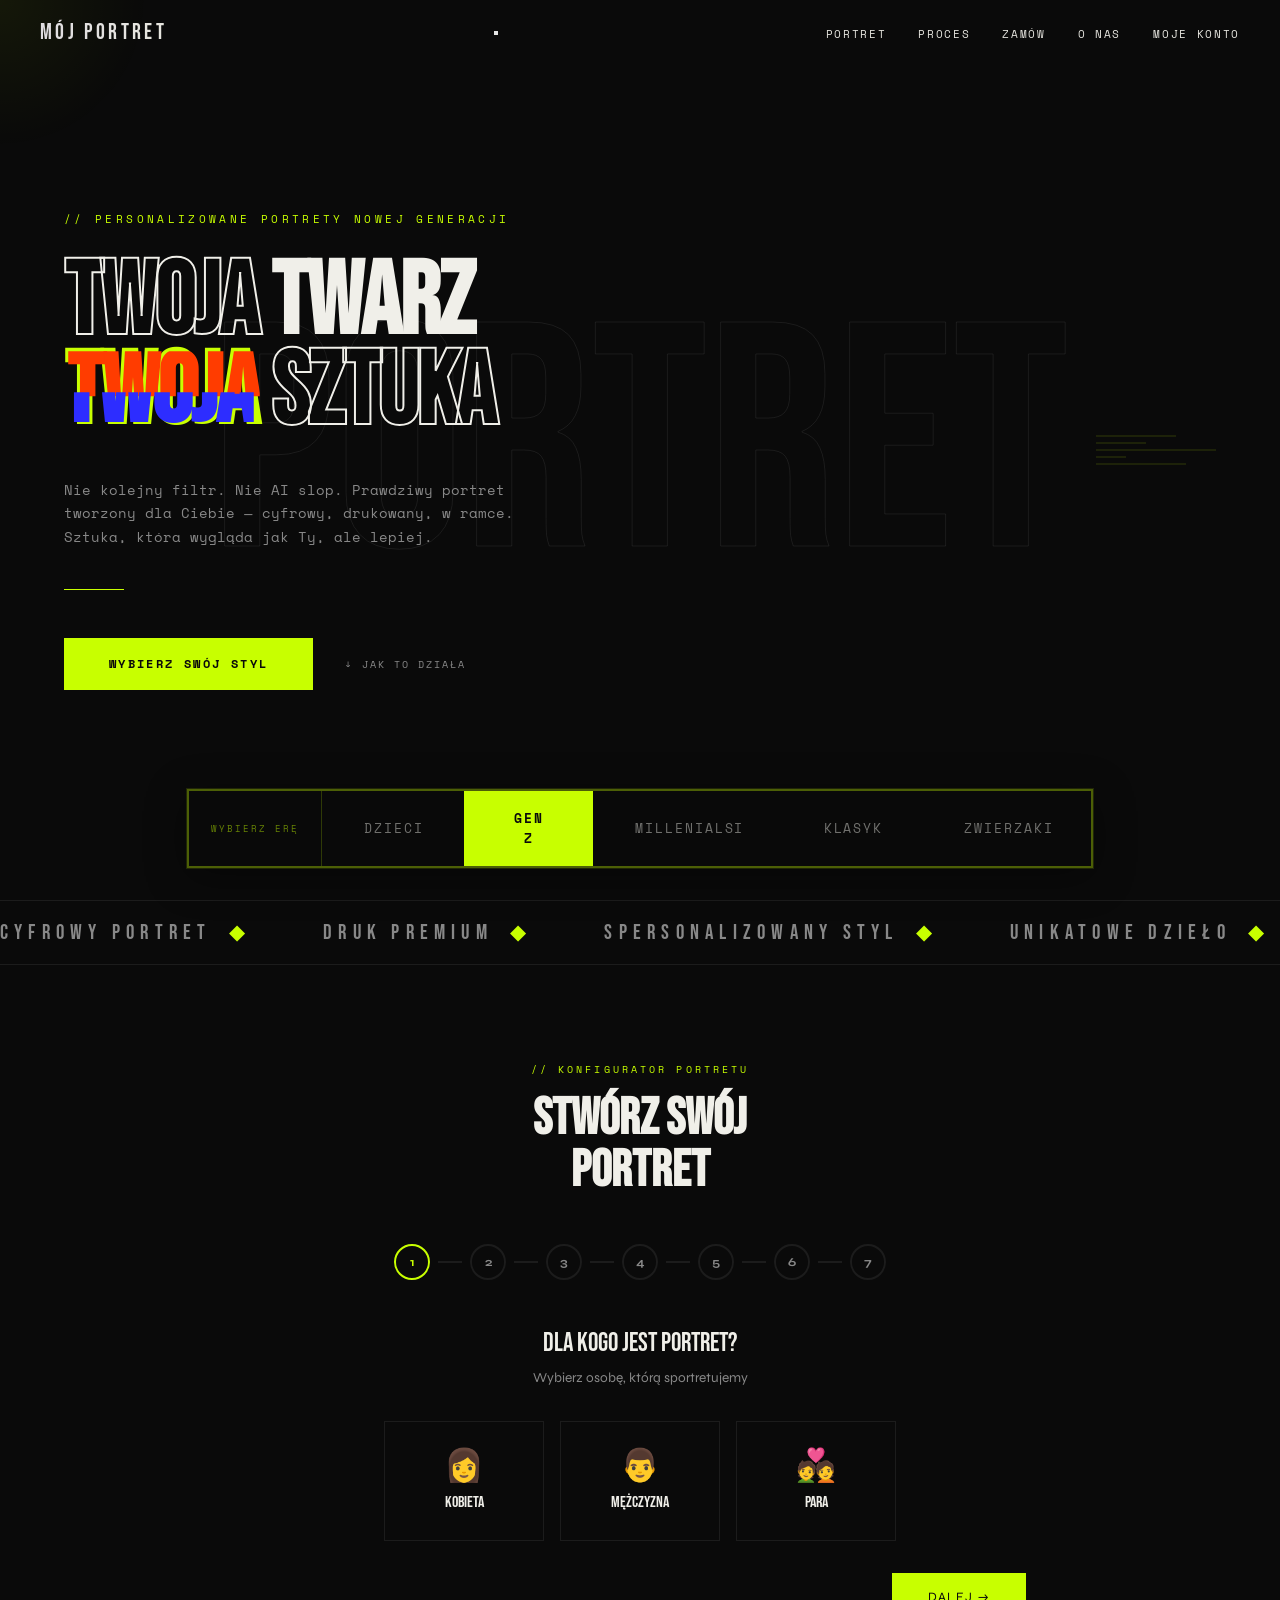
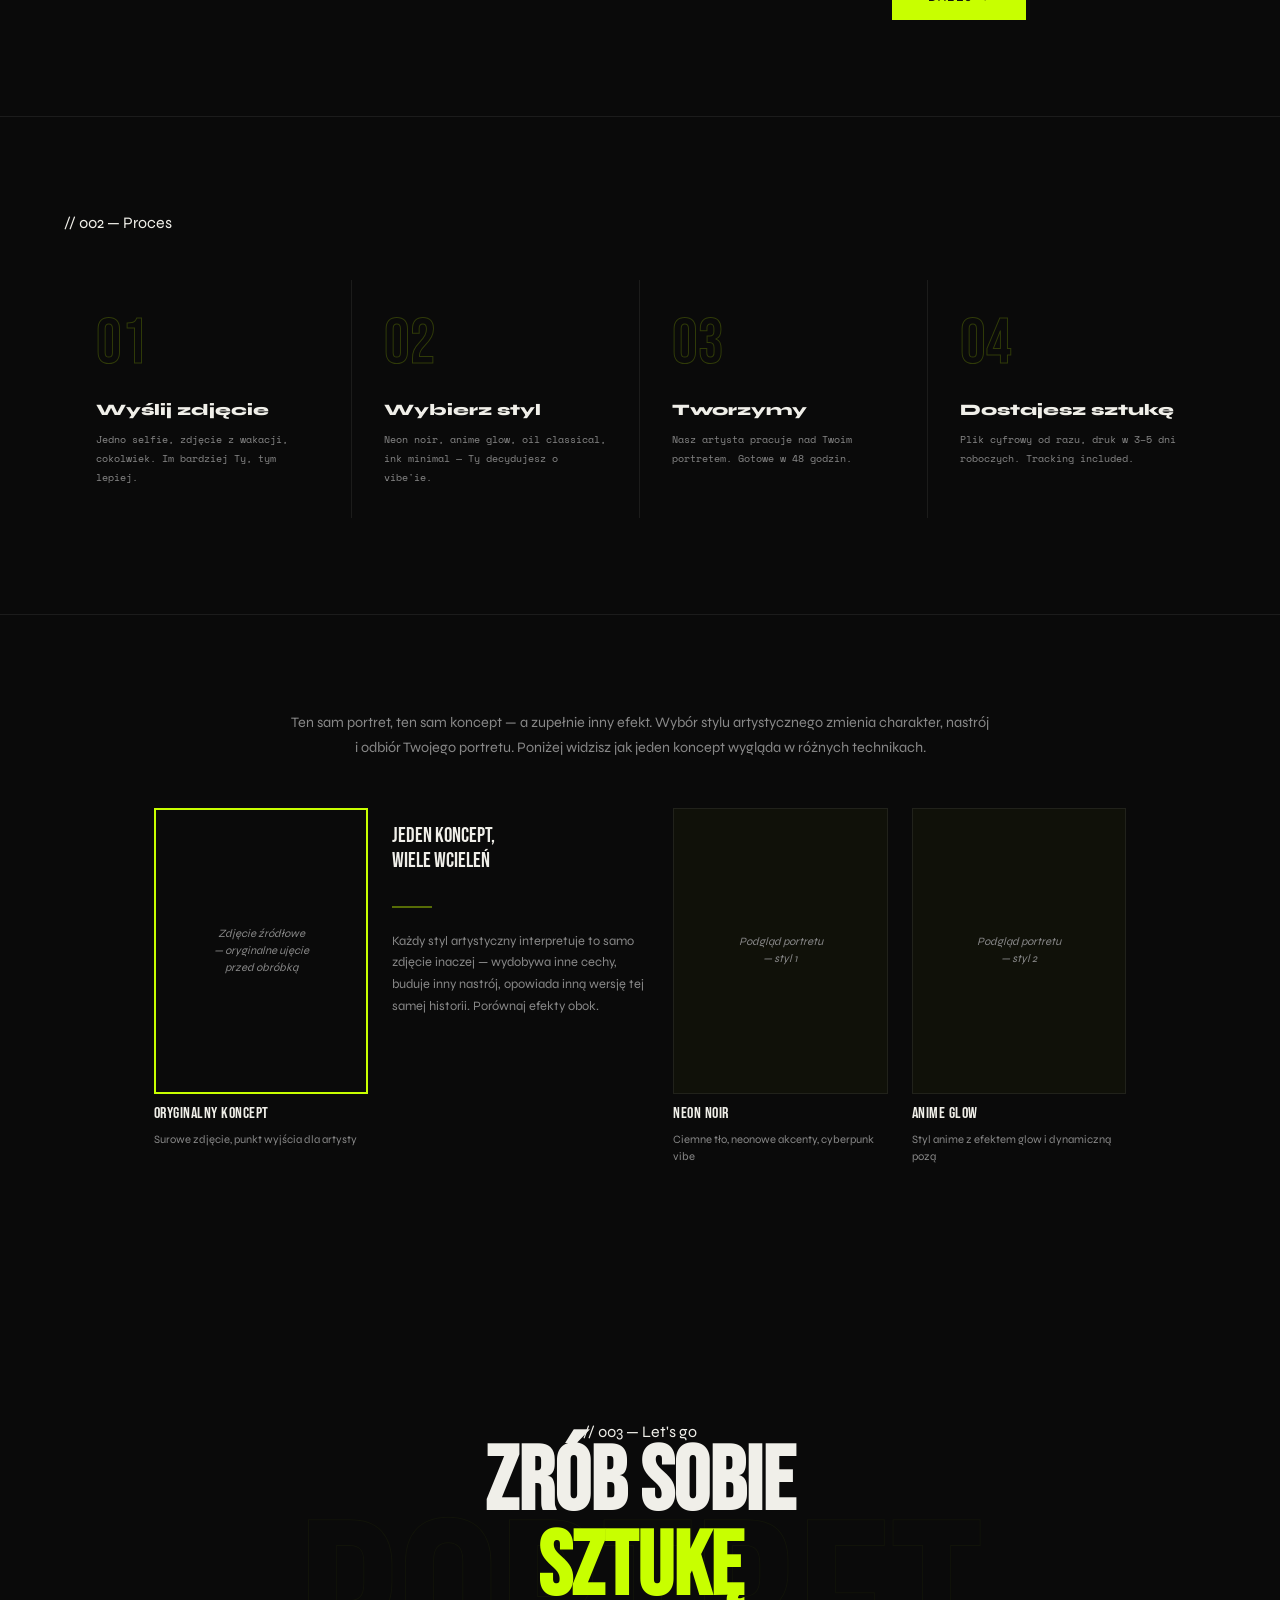
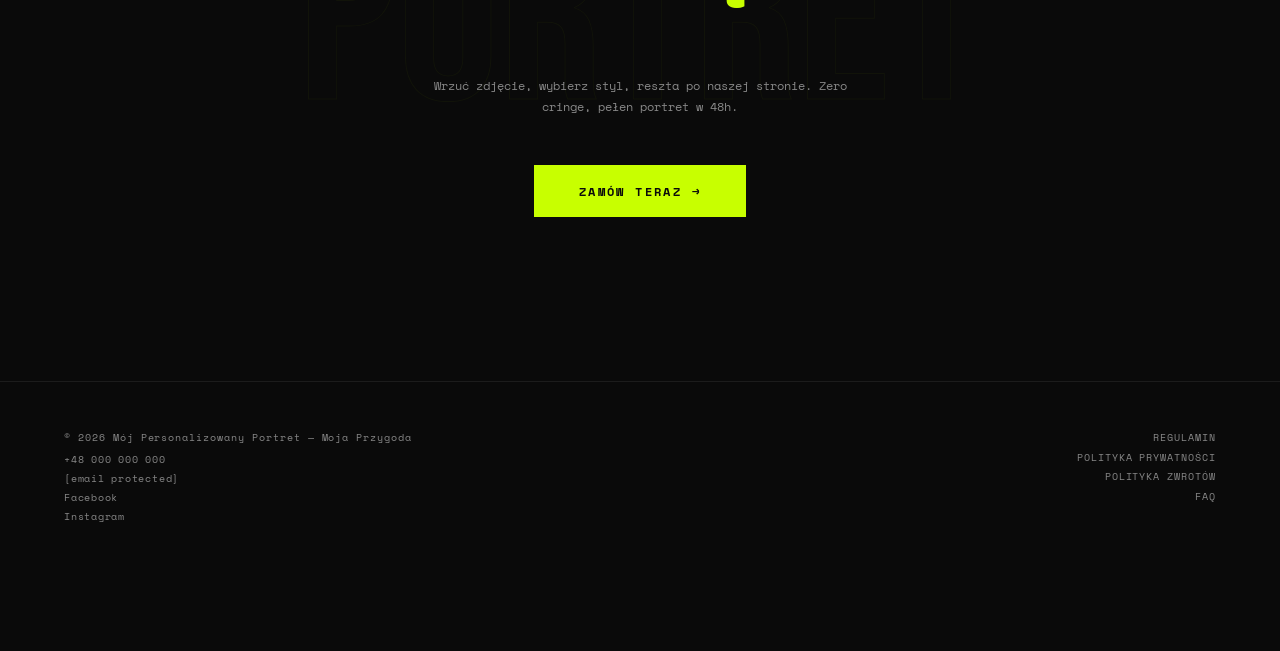
==== commit 2e70bce5: "Update index.html" ====
--- a/index.html
+++ b/index.html
@@ -56,10 +56,13 @@
 <!-- Nav -->
 <nav>
   <a href="#" class="nav-logo" id="navLogo">MÓJ PORTRET</a>
+  <button class="nav-hamburger" id="navHamburger" aria-label="Menu">
+    <span></span><span></span><span></span>
+  </button>
   <ul class="nav-links" id="navLinks">
-    <li><a href="#formularz">Portret</a></li>
-    <li><a href="#proces">Proces</a></li>
-    <li><a href="#zamow">Zamów</a></li>
+    <li><a href="#formularz" onclick="closeMenu()">Portret</a></li>
+    <li><a href="#proces" onclick="closeMenu()">Proces</a></li>
+    <li><a href="#zamow" onclick="closeMenu()">Zamów</a></li>
     <li><a href="o-nas.html">O nas</a></li>
     <li><a href="https://mojabajkowaprzygoda.pl/moje-konto/">Moje konto</a></li>
   </ul>
@@ -165,8 +168,18 @@
 </div>
 
 <!-- Kolejność ważna: najpierw dane, potem logika -->
+<script>
+function closeMenu() {
+  document.getElementById('navLinks').classList.remove('open');
+  document.getElementById('navHamburger').classList.remove('open');
+}
+document.getElementById('navHamburger').addEventListener('click', function() {
+  this.classList.toggle('open');
+  document.getElementById('navLinks').classList.toggle('open');
+});
+</script>
 <script src="data.js"></script>
 <script src="form.js"></script>
 <script src="theme.js"></script>
 </body>
-</html>+</html>
--- a/style.css
+++ b/style.css
@@ -541,11 +541,11 @@
     /* Tab bar */
     .tab-bar{bottom:1rem}
     .tab-bar-label{display:none}
-    .tab-btn{padding:.6rem .75rem;font-size:.5rem;letter-spacing:.08em;min-width:0}
-    [data-theme="millennial"] .tab-btn{padding:.6rem .75rem;font-size:.53rem;letter-spacing:.04em}
-    [data-theme="klasyk"] .tab-btn{padding:.6rem .75rem;font-size:.55rem;letter-spacing:.05em}
-    [data-theme="dzieci"] .tab-btn{padding:.6rem .75rem;font-size:.55rem;letter-spacing:.02em}
-    [data-theme="zwierzaki"] .tab-btn{padding:.6rem .75rem;font-size:.55rem;letter-spacing:.02em}
+    .tab-btn{padding:.6rem .75rem;font-size:.5rem;letter-spacing:.06em;min-width:0;white-space:nowrap}
+    [data-theme="millennial"] .tab-btn{padding:.6rem .75rem;font-size:.53rem;letter-spacing:.03em}
+    [data-theme="klasyk"] .tab-btn{padding:.6rem .75rem;font-size:.53rem;letter-spacing:.04em}
+    [data-theme="dzieci"] .tab-btn{padding:.6rem .75rem;font-size:.53rem;letter-spacing:.02em}
+    [data-theme="zwierzaki"] .tab-btn{padding:.6rem .75rem;font-size:.53rem;letter-spacing:.02em}
 
     /* Hero */
     .hero{padding:0 5vw}
@@ -598,10 +598,11 @@
     .sc-grid{grid-template-columns:1fr}
 
     /* Footer */
-    footer{flex-direction:column;text-align:center;padding:2rem 4vw}
-    .footer-right{text-align:center}
+    footer{flex-direction:column;text-align:center;align-items:center;padding:2rem 4vw}
+    .footer-left{align-items:center}
+    .footer-right{text-align:center;align-items:center}
     .footer-contact{align-items:center}
 
     /* Toast — narrower on phone */
     .toast{right:1rem;left:1rem;text-align:center}
-  }+  }
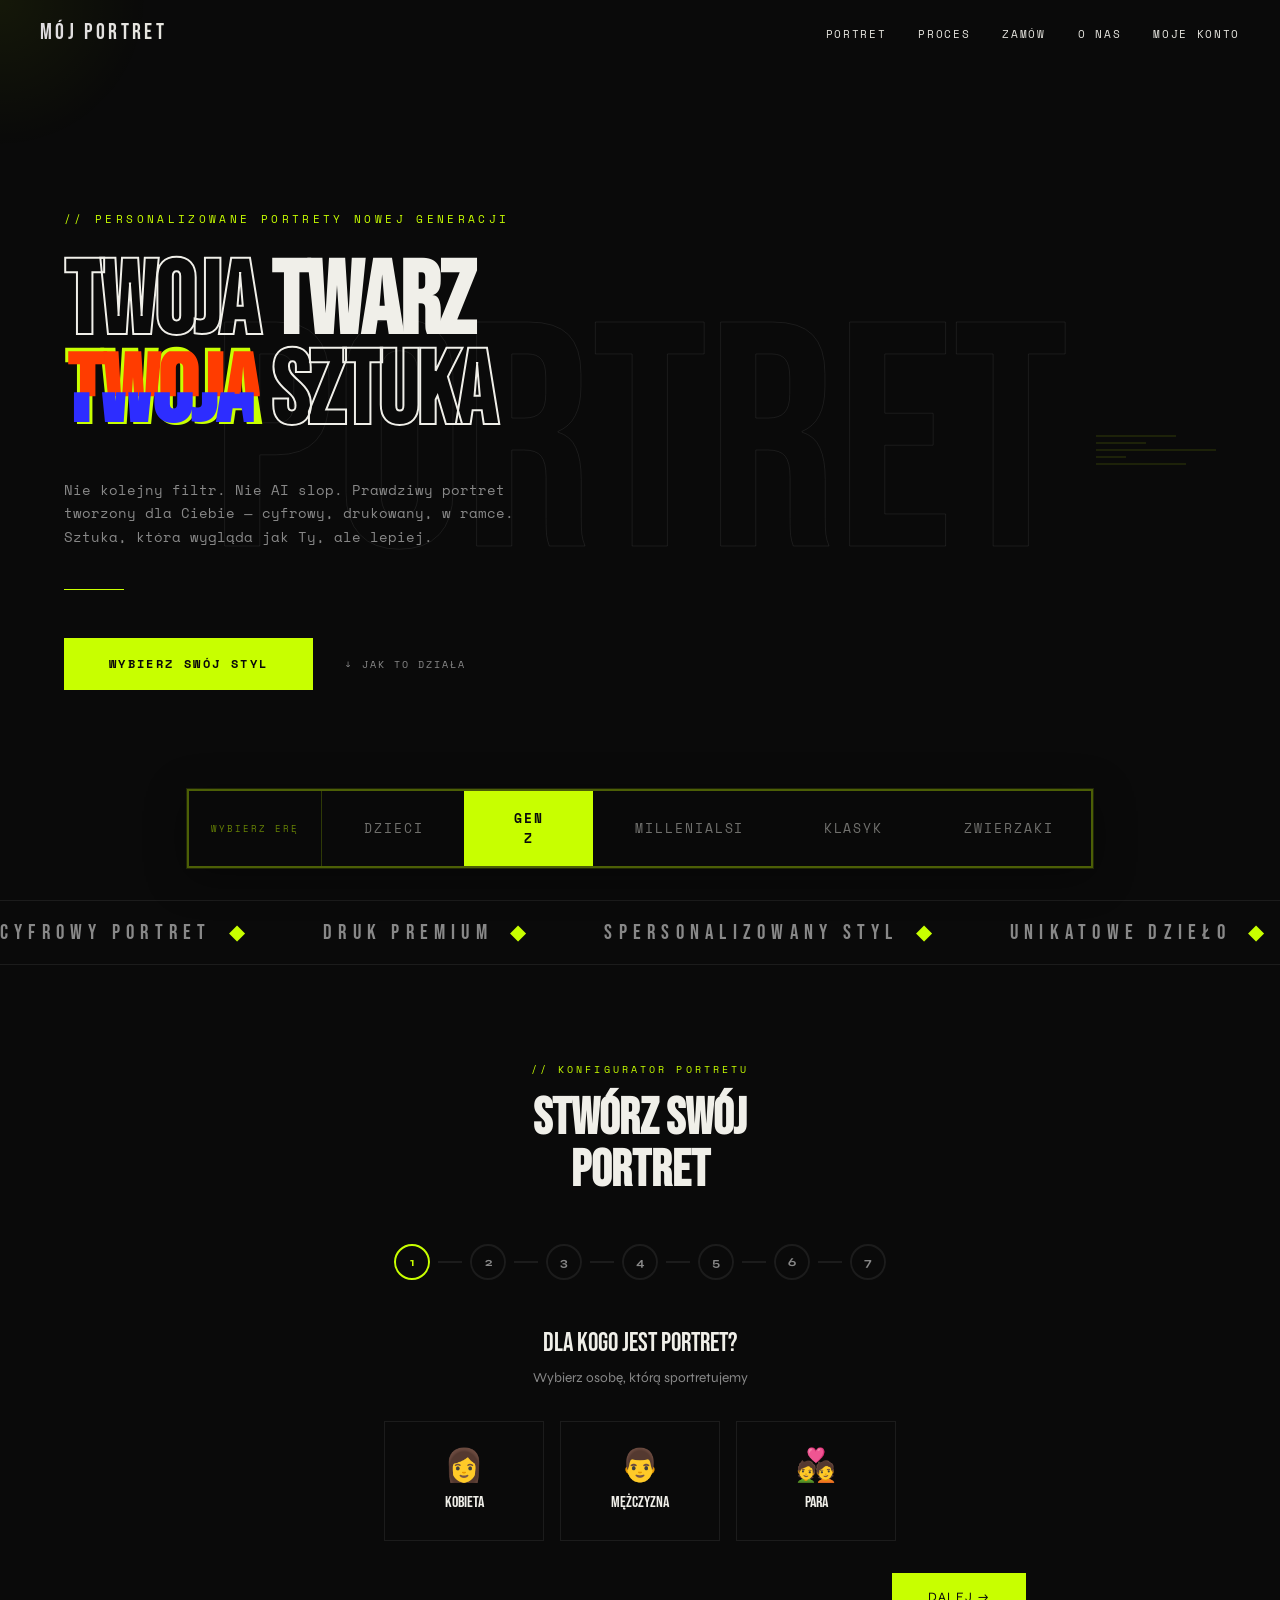
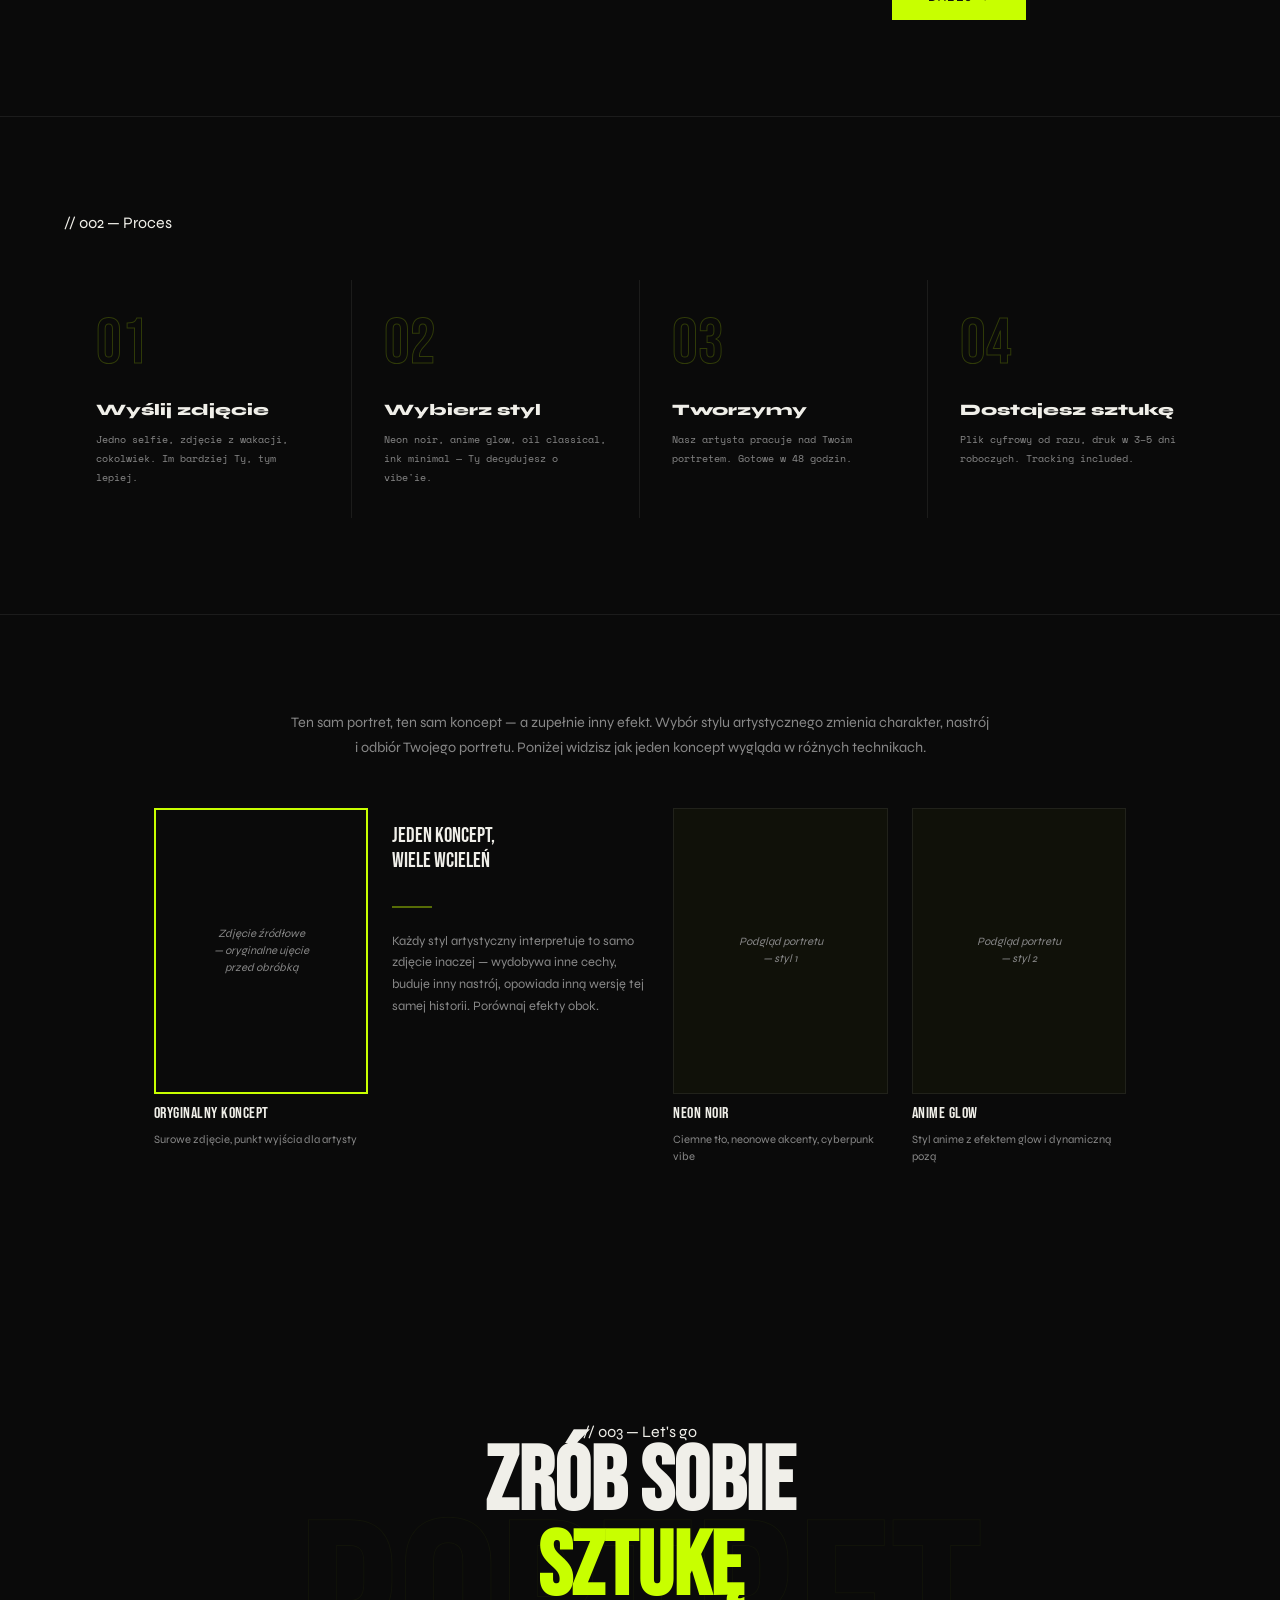
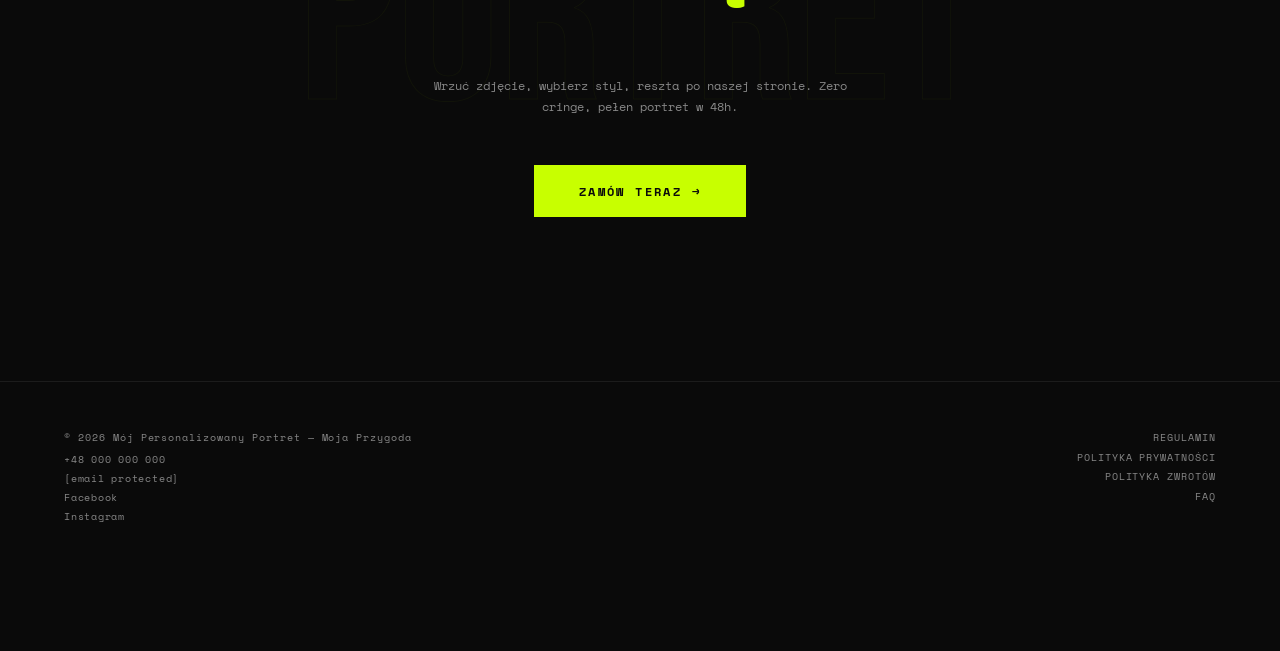
==== commit 6c8b73e3: "Update index.html" ====
--- a/index.html
+++ b/index.html
@@ -56,13 +56,10 @@
 <!-- Nav -->
 <nav>
   <a href="#" class="nav-logo" id="navLogo">MÓJ PORTRET</a>
-  <button class="nav-hamburger" id="navHamburger" aria-label="Menu">
-    <span></span><span></span><span></span>
-  </button>
   <ul class="nav-links" id="navLinks">
-    <li><a href="#formularz" onclick="closeMenu()">Portret</a></li>
-    <li><a href="#proces" onclick="closeMenu()">Proces</a></li>
-    <li><a href="#zamow" onclick="closeMenu()">Zamów</a></li>
+    <li><a href="#formularz">Portret</a></li>
+    <li><a href="#proces">Proces</a></li>
+    <li><a href="#zamow">Zamów</a></li>
     <li><a href="o-nas.html">O nas</a></li>
     <li><a href="https://mojabajkowaprzygoda.pl/moje-konto/">Moje konto</a></li>
   </ul>
@@ -168,16 +165,6 @@
 </div>
 
 <!-- Kolejność ważna: najpierw dane, potem logika -->
-<script>
-function closeMenu() {
-  document.getElementById('navLinks').classList.remove('open');
-  document.getElementById('navHamburger').classList.remove('open');
-}
-document.getElementById('navHamburger').addEventListener('click', function() {
-  this.classList.toggle('open');
-  document.getElementById('navLinks').classList.toggle('open');
-});
-</script>
 <script src="data.js"></script>
 <script src="form.js"></script>
 <script src="theme.js"></script>
--- a/style.css
+++ b/style.css
@@ -541,11 +541,11 @@
     /* Tab bar */
     .tab-bar{bottom:1rem}
     .tab-bar-label{display:none}
-    .tab-btn{padding:.6rem .75rem;font-size:.5rem;letter-spacing:.06em;min-width:0;white-space:nowrap}
-    [data-theme="millennial"] .tab-btn{padding:.6rem .75rem;font-size:.53rem;letter-spacing:.03em}
-    [data-theme="klasyk"] .tab-btn{padding:.6rem .75rem;font-size:.53rem;letter-spacing:.04em}
-    [data-theme="dzieci"] .tab-btn{padding:.6rem .75rem;font-size:.53rem;letter-spacing:.02em}
-    [data-theme="zwierzaki"] .tab-btn{padding:.6rem .75rem;font-size:.53rem;letter-spacing:.02em}
+    .tab-btn{padding:.6rem .75rem;font-size:.5rem;letter-spacing:.08em;min-width:0}
+    [data-theme="millennial"] .tab-btn{padding:.6rem .75rem;font-size:.53rem;letter-spacing:.04em}
+    [data-theme="klasyk"] .tab-btn{padding:.6rem .75rem;font-size:.55rem;letter-spacing:.05em}
+    [data-theme="dzieci"] .tab-btn{padding:.6rem .75rem;font-size:.55rem;letter-spacing:.02em}
+    [data-theme="zwierzaki"] .tab-btn{padding:.6rem .75rem;font-size:.55rem;letter-spacing:.02em}
 
     /* Hero */
     .hero{padding:0 5vw}
@@ -598,9 +598,8 @@
     .sc-grid{grid-template-columns:1fr}
 
     /* Footer */
-    footer{flex-direction:column;text-align:center;align-items:center;padding:2rem 4vw}
-    .footer-left{align-items:center}
-    .footer-right{text-align:center;align-items:center}
+    footer{flex-direction:column;text-align:center;padding:2rem 4vw}
+    .footer-right{text-align:center}
     .footer-contact{align-items:center}
 
     /* Toast — narrower on phone */
